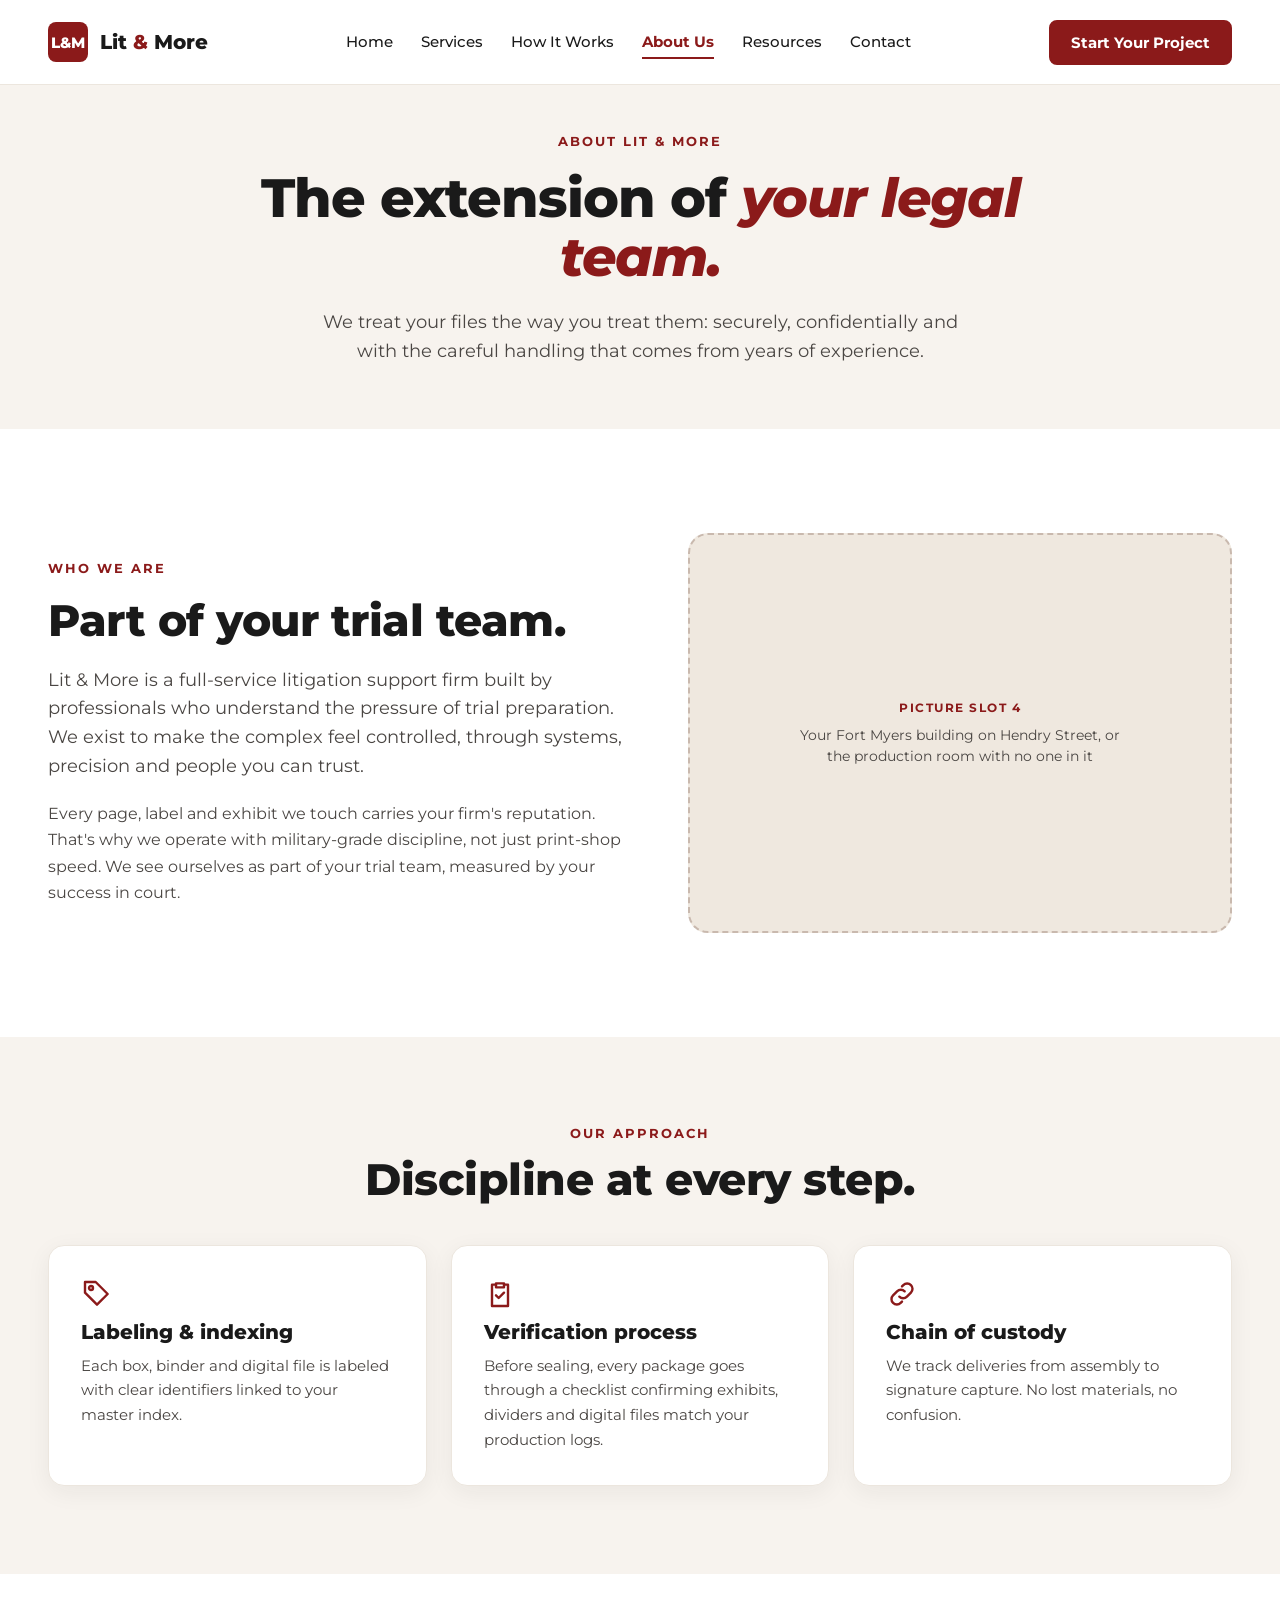
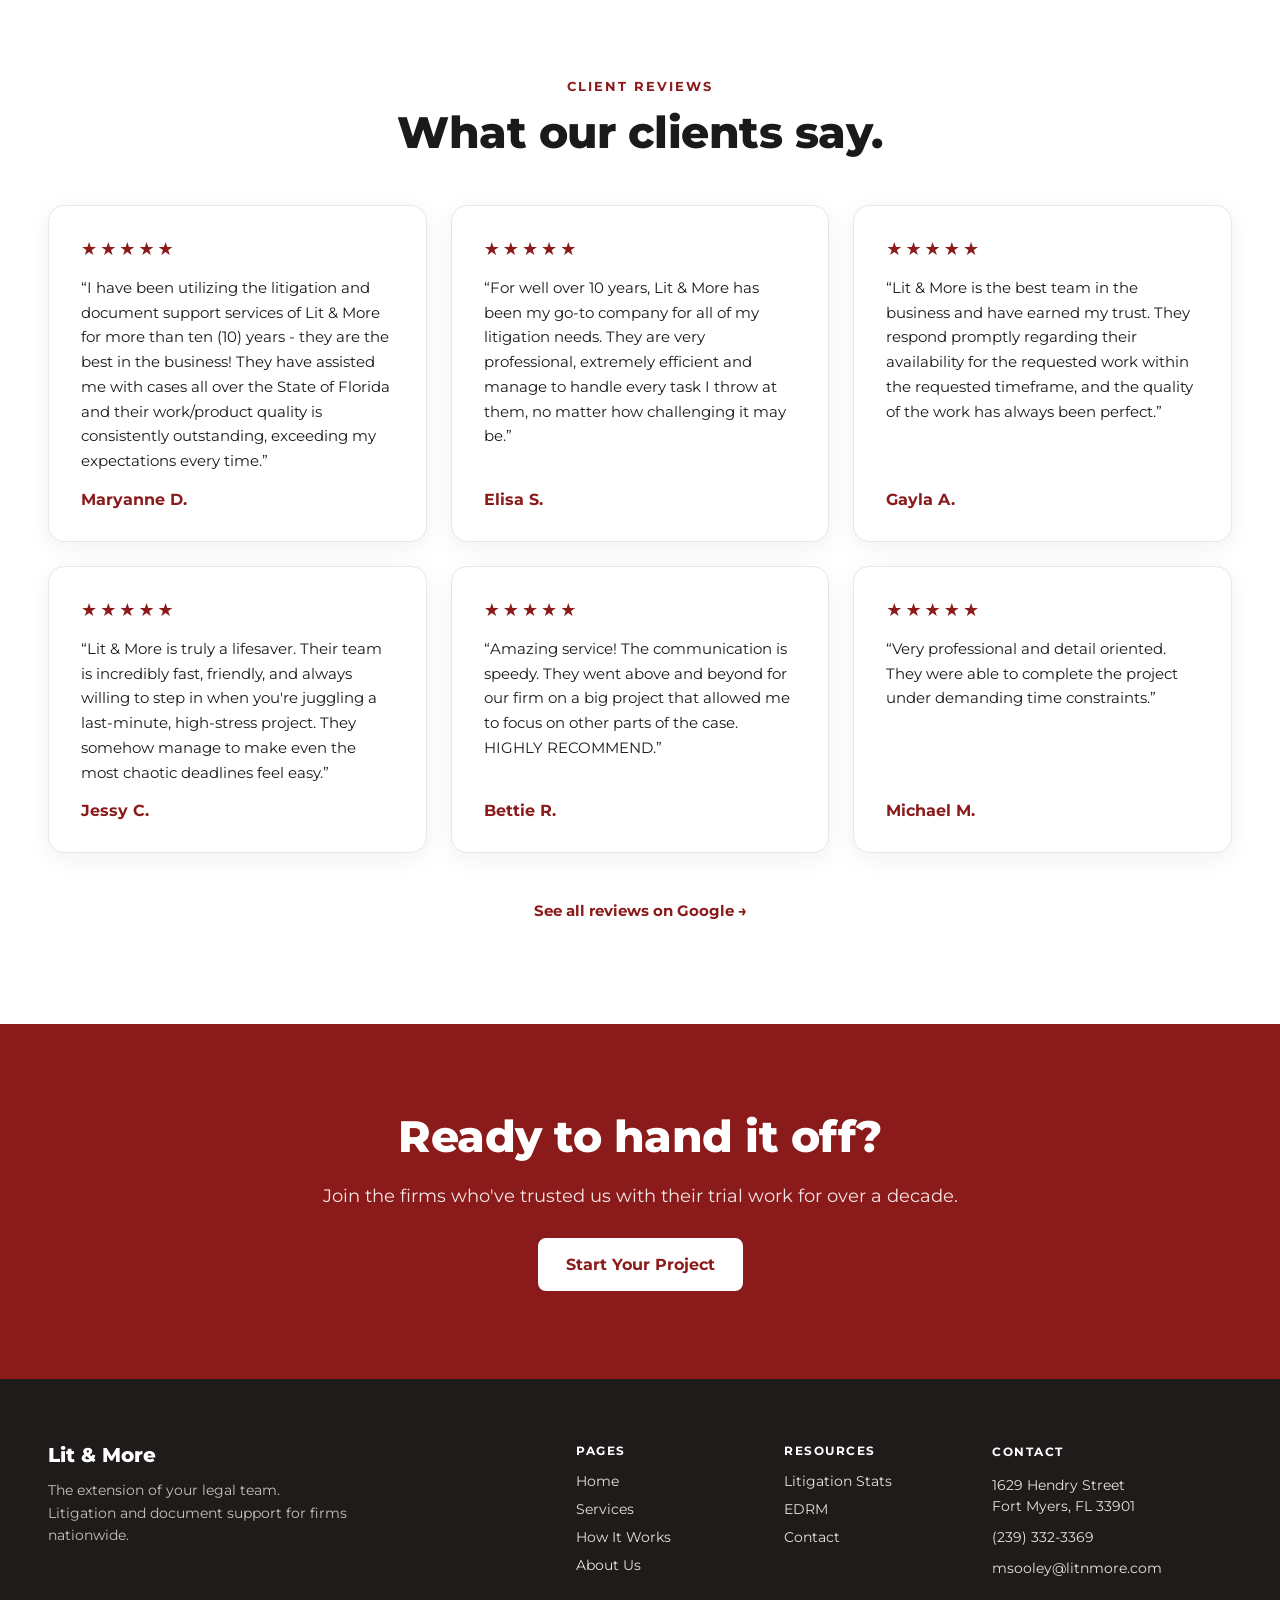
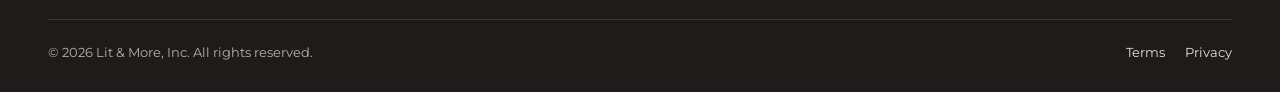
==== about.html @ dbc2a409 "Initial commit: Lit & More website Co-Authored-By: Claude Opus 5.5 <noreply@anthropic.com>" ====
<!doctype html>
<html lang="en">
<head>
<meta charset="utf-8">
<meta name="viewport" content="width=device-width, initial-scale=1">
<title>About Us | Lit &amp; More</title>
<meta name="description" content="The extension of your legal team. Fort Myers litigation support trusted by firms for more than ten years.">
<link rel="preconnect" href="https://fonts.googleapis.com">
<link rel="preconnect" href="https://fonts.gstatic.com" crossorigin>
<link rel="stylesheet" href="https://fonts.googleapis.com/css2?family=Montserrat:ital,wght@0,400;0,500;0,600;0,700;0,800;1,700;1,800&amp;display=swap">
<link rel="stylesheet" href="css/styles.css">
</head>
<body>
<div class="page">

  <header class="hdr pad">
    <div class="wrap hdr-in">
      <a href="index.html" class="logo"><span class="logo-mark" aria-hidden="true">L&amp;M</span><span class="logo-word">Lit <span style="color: #8B1A1A;">&amp;</span> More</span></a>
      <nav class="nav" id="site-nav" aria-label="Main">
        <a href="index.html">Home</a>
        <a href="services.html">Services</a>
        <a href="how-it-works.html">How It Works</a>
        <a href="about.html" class="on" aria-current="page">About Us</a>
        <a href="resources.html">Resources</a>
        <a href="contact.html">Contact</a>
      </nav>
      <a href="contact.html" class="btn btn-sm hdr-cta">Start Your Project</a>
      <button class="menu" type="button" aria-label="Open menu" aria-expanded="false" aria-controls="site-nav"><svg aria-hidden="true" width="22" height="22" viewBox="0 0 24 24" fill="none" stroke="#1A1A1A" stroke-width="2" stroke-linecap="round"><path d="M4 7h16M4 12h16M4 17h16"></path></svg></button>
    </div>
  </header>

  <!-- PAGE HEADER -->
  <section class="pad" style="background: #F7F3EE; padding-top: 48px; padding-bottom: 64px; text-align: center;">
    <div style="max-width: 820px; margin: 0 auto; display: flex; flex-direction: column; gap: 20px; align-items: center;">
      <p class="eyebrow">ABOUT LIT &amp; MORE</p>
      <h1 class="h1" style="margin: 0; font-size: 54px; line-height: 1.1; font-weight: 800; letter-spacing: -1px;">The extension of <em style="color: #8B1A1A;">your legal team.</em></h1>
      <p class="lead" style="max-width: 640px;">We treat your files the way you treat them: securely, confidentially and with the careful handling that comes from years of experience.</p>
    </div>
  </section>

  <!-- STORY -->
  <section class="pad" style="padding-top: 104px; padding-bottom: 104px;">
    <div class="wrap" style="display: flex; flex-wrap: wrap; gap: 56px; align-items: center;">
      <div style="flex: 1 1 460px; min-width: 0; display: flex; flex-direction: column; gap: 20px;">
        <p class="eyebrow">WHO WE ARE</p>
        <h2 class="h2">Part of your trial team.</h2>
        <p class="lead">Lit &amp; More is a full-service litigation support firm built by professionals who understand the pressure of trial preparation. We exist to make the complex feel controlled, through systems, precision and people you can trust.</p>
        <p class="body" style="font-size: 16px;">Every page, label and exhibit we touch carries your firm's reputation. That's why we operate with military-grade discipline, not just print-shop speed. We see ourselves as part of your trial team, measured by your success in court.</p>
      </div>
      <div style="flex: 1 1 420px; min-width: 0;">
        <!-- PICTURE SLOT: replace this div with <img src="images/..." alt="..." style="width:100%;height:100%;object-fit:cover;border-radius:inherit"> -->
        <div class="slot" role="img" aria-label="Picture slot 4, office or production room" style="height: 400px; border-radius: 20px;">
          <p class="slot-l">PICTURE SLOT 4</p>
          <p class="slot-t">Your Fort Myers building on Hendry Street, or the production room with no one in it</p>
        </div>
      </div>
    </div>
  </section>

  <!-- OUR APPROACH -->
  <section class="pad" style="background: #F7F3EE; padding-top: 88px; padding-bottom: 88px;">
    <div class="wrap" style="display: flex; flex-direction: column; gap: 40px;">
      <div style="text-align: center; display: flex; flex-direction: column; gap: 14px; align-items: center;">
        <p class="eyebrow">OUR APPROACH</p>
        <h2 class="h2">Discipline at every step.</h2>
      </div>
      <div style="display: grid; grid-template-columns: repeat(auto-fit, minmax(260px, 1fr)); gap: 24px;">
      <div class="card" style="padding: 32px; display: flex; flex-direction: column; gap: 10px;">
        <svg aria-hidden="true" width="32" height="32" viewBox="0 0 24 24" fill="none" stroke="#8B1A1A" stroke-width="1.8" stroke-linecap="round" stroke-linejoin="round"><path d="M20 12l-8 8-9-9V3h8z"></path><circle cx="7.5" cy="7.5" r="1.5"></circle></svg>
        <h3 style="margin: 0; font-size: 20px; font-weight: 800;">Labeling &amp; indexing</h3>
        <p class="body">Each box, binder and digital file is labeled with clear identifiers linked to your master index.</p>
      </div>
      <div class="card" style="padding: 32px; display: flex; flex-direction: column; gap: 10px;">
        <svg aria-hidden="true" width="32" height="32" viewBox="0 0 24 24" fill="none" stroke="#8B1A1A" stroke-width="1.8" stroke-linecap="round" stroke-linejoin="round"><path d="M9 4h6v3H9z"></path><path d="M15 5h3v16H6V5h3"></path><path d="M9 13l2 2 4-4"></path></svg>
        <h3 style="margin: 0; font-size: 20px; font-weight: 800;">Verification process</h3>
        <p class="body">Before sealing, every package goes through a checklist confirming exhibits, dividers and digital files match your production logs.</p>
      </div>
      <div class="card" style="padding: 32px; display: flex; flex-direction: column; gap: 10px;">
        <svg aria-hidden="true" width="32" height="32" viewBox="0 0 24 24" fill="none" stroke="#8B1A1A" stroke-width="1.8" stroke-linecap="round" stroke-linejoin="round"><path d="M10 14a4 4 0 0 0 5.7 0l3-3a4 4 0 0 0-5.7-5.7l-1 1"></path><path d="M14 10a4 4 0 0 0-5.7 0l-3 3a4 4 0 0 0 5.7 5.7l1-1"></path></svg>
        <h3 style="margin: 0; font-size: 20px; font-weight: 800;">Chain of custody</h3>
        <p class="body">We track deliveries from assembly to signature capture. No lost materials, no confusion.</p>
      </div>
      </div>
    </div>
  </section>

  <!-- REVIEWS -->
  <section class="pad" style="padding-top: 104px; padding-bottom: 104px;">
    <div class="wrap" style="display: flex; flex-direction: column; gap: 48px;">
      <div style="text-align: center; display: flex; flex-direction: column; gap: 14px; align-items: center;">
        <p class="eyebrow">CLIENT REVIEWS</p>
        <h2 class="h2">What our clients say.</h2>
      </div>
      <div style="display: grid; grid-template-columns: repeat(auto-fit, minmax(320px, 1fr)); gap: 24px;">
        <figure class="card rev"><p class="stars" aria-label="5 stars">★★★★★</p><blockquote style="margin: 0; font-size: 15px; line-height: 1.65; flex-grow: 1;">“I have been utilizing the litigation and document support services of Lit &amp; More for more than ten (10) years - they are the best in the business! They have assisted me with cases all over the State of Florida and their work/product quality is consistently outstanding, exceeding my expectations every time.”</blockquote><figcaption style="font-weight: 700; color: #8B1A1A;">Maryanne D.</figcaption></figure>
        <figure class="card rev"><p class="stars" aria-label="5 stars">★★★★★</p><blockquote style="margin: 0; font-size: 15px; line-height: 1.65; flex-grow: 1;">“For well over 10 years, Lit &amp; More has been my go-to company for all of my litigation needs. They are very professional, extremely efficient and manage to handle every task I throw at them, no matter how challenging it may be.”</blockquote><figcaption style="font-weight: 700; color: #8B1A1A;">Elisa S.</figcaption></figure>
        <figure class="card rev"><p class="stars" aria-label="5 stars">★★★★★</p><blockquote style="margin: 0; font-size: 15px; line-height: 1.65; flex-grow: 1;">“Lit &amp; More is the best team in the business and have earned my trust. They respond promptly regarding their availability for the requested work within the requested timeframe, and the quality of the work has always been perfect.”</blockquote><figcaption style="font-weight: 700; color: #8B1A1A;">Gayla A.</figcaption></figure>
        <figure class="card rev"><p class="stars" aria-label="5 stars">★★★★★</p><blockquote style="margin: 0; font-size: 15px; line-height: 1.65; flex-grow: 1;">“Lit &amp; More is truly a lifesaver. Their team is incredibly fast, friendly, and always willing to step in when you're juggling a last-minute, high-stress project. They somehow manage to make even the most chaotic deadlines feel easy.”</blockquote><figcaption style="font-weight: 700; color: #8B1A1A;">Jessy C.</figcaption></figure>
        <figure class="card rev"><p class="stars" aria-label="5 stars">★★★★★</p><blockquote style="margin: 0; font-size: 15px; line-height: 1.65; flex-grow: 1;">“Amazing service! The communication is speedy. They went above and beyond for our firm on a big project that allowed me to focus on other parts of the case. HIGHLY RECOMMEND.”</blockquote><figcaption style="font-weight: 700; color: #8B1A1A;">Bettie R.</figcaption></figure>
        <figure class="card rev"><p class="stars" aria-label="5 stars">★★★★★</p><blockquote style="margin: 0; font-size: 15px; line-height: 1.65; flex-grow: 1;">“Very professional and detail oriented. They were able to complete the project under demanding time constraints.”</blockquote><figcaption style="font-weight: 700; color: #8B1A1A;">Michael M.</figcaption></figure>
      </div>
      <a href="https://maps.app.goo.gl/YNyq83955ehQgxv47" style="align-self: center; font-weight: 700; font-size: 15px; text-decoration: none;">See all reviews on Google →</a>
    </div>
  </section>

  <!-- CTA -->
  <section class="pad" style="background: #8B1A1A; color: #FFFFFF; padding-top: 88px; padding-bottom: 88px; text-align: center;">
    <div style="max-width: 760px; margin: 0 auto; display: flex; flex-direction: column; gap: 20px; align-items: center;">
      <h2 class="h2">Ready to hand it off?</h2>
      <p style="margin: 0; font-size: 18px; line-height: 1.6; color: #F5E6E6;">Join the firms who've trusted us with their trial work for over a decade.</p>
      <div style="display: flex; flex-wrap: wrap; justify-content: center; gap: 14px; padding-top: 8px;">
        <a href="contact.html" class="btn btn-white">Start Your Project</a>
      </div>
    </div>
  </section>

  <footer class="ftr pad">
    <div class="wrap" style="display: flex; flex-direction: column; gap: 40px;">
      <div style="display: flex; flex-wrap: wrap; gap: 48px; justify-content: space-between;">
        <div style="flex: 1 1 260px; display: flex; flex-direction: column; gap: 12px;">
          <p style="margin: 0; font-weight: 800; font-size: 20px; color: #FFFFFF;">Lit &amp; More</p>
          <p style="margin: 0; font-size: 14px; line-height: 1.6; color: #C9C1BA; max-width: 300px;">The extension of your legal team. Litigation and document support for firms nationwide.</p>
        </div>
        <div style="flex: 0 1 160px; display: flex; flex-direction: column; gap: 10px; font-size: 14px;">
          <p class="ftr-h">PAGES</p>
          <a href="index.html">Home</a><a href="services.html">Services</a><a href="how-it-works.html">How It Works</a><a href="about.html">About Us</a>
        </div>
        <div style="flex: 0 1 160px; display: flex; flex-direction: column; gap: 10px; font-size: 14px;">
          <p class="ftr-h">RESOURCES</p>
          <a href="resources.html">Litigation Stats</a><a href="resources.html">EDRM</a><a href="contact.html">Contact</a>
        </div>
        <div style="flex: 0 1 240px; display: flex; flex-direction: column; gap: 10px; font-size: 14px; line-height: 1.5;">
          <p class="ftr-h">CONTACT</p>
          <p style="margin: 0;">1629 Hendry Street<br>Fort Myers, FL 33901</p>
          <a href="tel:2393323369">(239) 332-3369</a>
          <a href="mailto:msooley@litnmore.com">msooley@litnmore.com</a>
        </div>
      </div>
      <div style="border-top: 1px solid #3A3433; padding-top: 24px; display: flex; flex-wrap: wrap; justify-content: space-between; gap: 12px; font-size: 13px; color: #B8AFA8;">
        <p style="margin: 0;">© 2026 Lit &amp; More, Inc. All rights reserved.</p>
        <div style="display: flex; gap: 20px;"><a href="#terms">Terms</a><a href="#privacy">Privacy</a></div>
      </div>
    </div>
  </footer>

</div>
<script src="js/main.js"></script>
</body>
</html>
---- css/styles.css ----
/* =========================================================
   Lit & More — shared stylesheet
   Brand: deep legal red #8B1A1A · warm off-white #F7F3EE
   Font: Montserrat (Google Fonts)
   ========================================================= */

:root{
  --red:#8B1A1A;
  --red-dark:#6E1414;
  --ink:#1A1A1A;
  --text:#4A4643;
  --muted:#5E5955;
  --warm:#F7F3EE;
  --line:#ECE6DE;
  --white:#FFFFFF;
  --footer:#1F1B1A;
}

*{box-sizing:border-box}
html{scroll-behavior:smooth}
body{margin:0;background:var(--white);font-family:Montserrat,system-ui,sans-serif;color:var(--ink);-webkit-font-smoothing:antialiased}
img{max-width:100%;display:block}
a{color:var(--red)}
a:hover{color:var(--red-dark)}
:focus-visible{outline:2px solid var(--red);outline-offset:2px}

/* Layout */
.wrap{max-width:1240px;margin:0 auto}
.pad{padding-left:48px;padding-right:48px}

/* Header */
.hdr{position:sticky;top:0;z-index:50;background:var(--white);border-bottom:1px solid var(--line)}
.hdr-in{height:84px;display:flex;align-items:center;justify-content:space-between;gap:24px;position:relative}
.logo{display:flex;align-items:center;gap:12px;text-decoration:none;color:var(--ink)}
.logo-mark{width:40px;height:40px;border-radius:8px;background:var(--red);color:var(--white);display:flex;align-items:center;justify-content:center;font-weight:800;font-size:15px}
.logo-word{font-weight:800;font-size:20px}
.nav{display:flex;align-items:center;gap:28px;font-size:15px;font-weight:500}
.nav a{color:var(--ink);text-decoration:none;padding:6px 0;border-bottom:2px solid transparent}
.nav a:hover{color:var(--red)}
.nav a.on{color:var(--red);border-bottom-color:var(--red);font-weight:700}
.menu{display:none;width:44px;height:44px;border:1px solid var(--line);border-radius:8px;background:var(--white);align-items:center;justify-content:center;cursor:pointer}

/* Buttons */
.btn{display:inline-block;background:var(--red);color:var(--white);text-decoration:none;font-weight:700;font-size:16px;padding:15px 26px;border-radius:8px;border:2px solid var(--red);font-family:inherit;cursor:pointer;transition:background .15s,color .15s}
.btn:hover{background:var(--red-dark);border-color:var(--red-dark);color:var(--white)}
.btn-o{background:transparent;color:var(--red)}
.btn-o:hover{background:var(--red);color:var(--white)}
.btn-sm{font-size:15px;padding:11px 20px}
.btn-white{background:var(--white);color:var(--red);border-color:var(--white)}
.btn-white:hover{background:var(--warm);border-color:var(--warm);color:var(--red)}
.btn-ghost{background:transparent;color:var(--white);border-color:var(--white)}
.btn-ghost:hover{background:var(--white);color:var(--red)}

/* Type */
.eyebrow{margin:0;font-size:13px;font-weight:700;letter-spacing:2px;color:var(--red)}
.h1{margin:0;font-size:54px;line-height:1.1;font-weight:800;letter-spacing:-1px}
.h1 em,.h2 em{color:var(--red)}
.h2{margin:0;font-size:44px;font-weight:800;letter-spacing:-0.5px;line-height:1.12}
.lead{margin:0;font-size:18px;line-height:1.6;color:var(--text)}
.body{margin:0;font-size:15px;line-height:1.65;color:var(--text)}
.more{font-weight:700;font-size:15px;text-decoration:none}

/* Cards */
.card{background:var(--white);border:1px solid var(--line);border-radius:16px;box-shadow:0 6px 24px rgba(26,26,26,0.06)}

/* Picture slots — replace each .slot with an <img> when photos are ready */
.slot{background:#EFE8DF;border:2px dashed #C9B9AE;display:flex;flex-direction:column;align-items:center;justify-content:center;gap:10px;text-align:center;padding:24px}
.slot-l{margin:0;font-size:12px;font-weight:700;letter-spacing:1.5px;color:var(--red)}
.slot-t{margin:0;font-size:14px;line-height:1.5;color:var(--text);max-width:340px}

/* Placeholder text still to be filled in */
.ph{background:#FBF4F2;border:1px dashed #D9B8B8;border-radius:6px;padding:2px 6px;color:var(--red);font-weight:600}

/* Services page */
.tick{display:flex;gap:12px;align-items:flex-start;font-size:15px;line-height:1.55;color:var(--ink);margin:0}

/* How It Works page */
.step{display:flex;gap:32px;align-items:flex-start;padding:36px 0;border-bottom:1px solid var(--line)}
.num{flex:none;width:72px;height:72px;border-radius:50%;background:var(--red);color:var(--white);display:flex;align-items:center;justify-content:center;font-weight:800;font-size:24px}
.check{display:flex;gap:14px;align-items:center;padding:18px 0;border-bottom:1px solid var(--line);font-size:17px;font-weight:600;margin:0}

/* About page */
.rev{margin:0;padding:32px;display:flex;flex-direction:column;gap:16px}
.stars{margin:0;color:var(--red);font-size:18px;letter-spacing:3px}

/* Resources page */
.icon{width:64px;height:64px;border-radius:50%;background:var(--red);display:flex;align-items:center;justify-content:center}

/* Contact page */
.field{display:flex;flex-direction:column;gap:8px;min-width:0}
.field label{font-size:14px;font-weight:600}
.field input,.field select,.field textarea{font-family:inherit;font-size:15px;color:var(--ink);background:var(--white);border:1px solid #CFC6BD;border-radius:8px;padding:13px 14px;min-height:48px;width:100%}
.field input:focus,.field select:focus,.field textarea:focus{outline:2px solid var(--red);outline-offset:1px;border-color:var(--red)}
.row{display:flex;gap:14px;align-items:flex-start}
[hidden]{display:none !important}

/* Footer */
.ftr{background:var(--footer);color:#E8E2DC;padding-top:64px;padding-bottom:32px}
.ftr a{color:#E8E2DC;text-decoration:none}
.ftr a:hover{color:var(--white);text-decoration:underline}
.ftr-h{margin:0 0 4px;font-size:12px;font-weight:700;letter-spacing:1.5px;color:var(--white)}

/* Mobile */
@media (max-width: 900px){
  .nav,.hdr-cta{display:none}
  .menu{display:flex}
  .hdr.open .nav{display:flex;position:absolute;top:84px;left:-16px;right:-16px;flex-direction:column;align-items:stretch;gap:0;background:var(--white);border-bottom:1px solid var(--line);box-shadow:0 12px 24px rgba(26,26,26,0.08);padding:8px 16px 16px}
  .hdr.open .nav a{padding:14px 0;border-bottom:1px solid var(--line)}
  .hdr.open .nav a.on{border-bottom-color:var(--line)}
  .pad{padding-left:16px;padding-right:16px}
  .h1{font-size:40px !important}
  .h2{font-size:32px !important}
  .step{gap:18px}
  .num{width:52px;height:52px;font-size:18px}
}

/* Contact form: one page, two parts, two columns */
#project-form{display:flex;flex-direction:column;gap:36px}
.fstep{border:0;margin:0;padding:0;min-width:0;display:flex;flex-direction:column;gap:22px}
.fstep[data-step="2"]{padding-top:32px;border-top:1px solid var(--line)}
.mstep{display:flex;align-items:center;gap:10px;margin:0;font-size:13px;font-weight:700;letter-spacing:1.5px;text-transform:uppercase;color:var(--red)}
.mstep span{width:28px;height:28px;border-radius:50%;background:var(--red);color:var(--white);display:flex;align-items:center;justify-content:center;font-size:13px;letter-spacing:0}
.grid2{display:grid;grid-template-columns:repeat(2,minmax(0,1fr));gap:20px}
.req{color:var(--red)}
.form-actions{display:flex;flex-wrap:wrap;gap:12px;justify-content:flex-end}
.form-error{margin:0;color:#A3191F;font-size:14px;font-weight:600}
.field input[aria-invalid="true"],.field select[aria-invalid="true"],.field textarea[aria-invalid="true"]{border-color:#A3191F;background:#FFF8F8}
.sr-only{position:absolute;width:1px;height:1px;padding:0;margin:-1px;overflow:hidden;clip:rect(0,0,0,0);white-space:nowrap;border:0}
@media (max-width: 600px){
  .grid2{grid-template-columns:minmax(0,1fr)}
  .form-actions .btn{flex:1 1 auto;text-align:center}
}
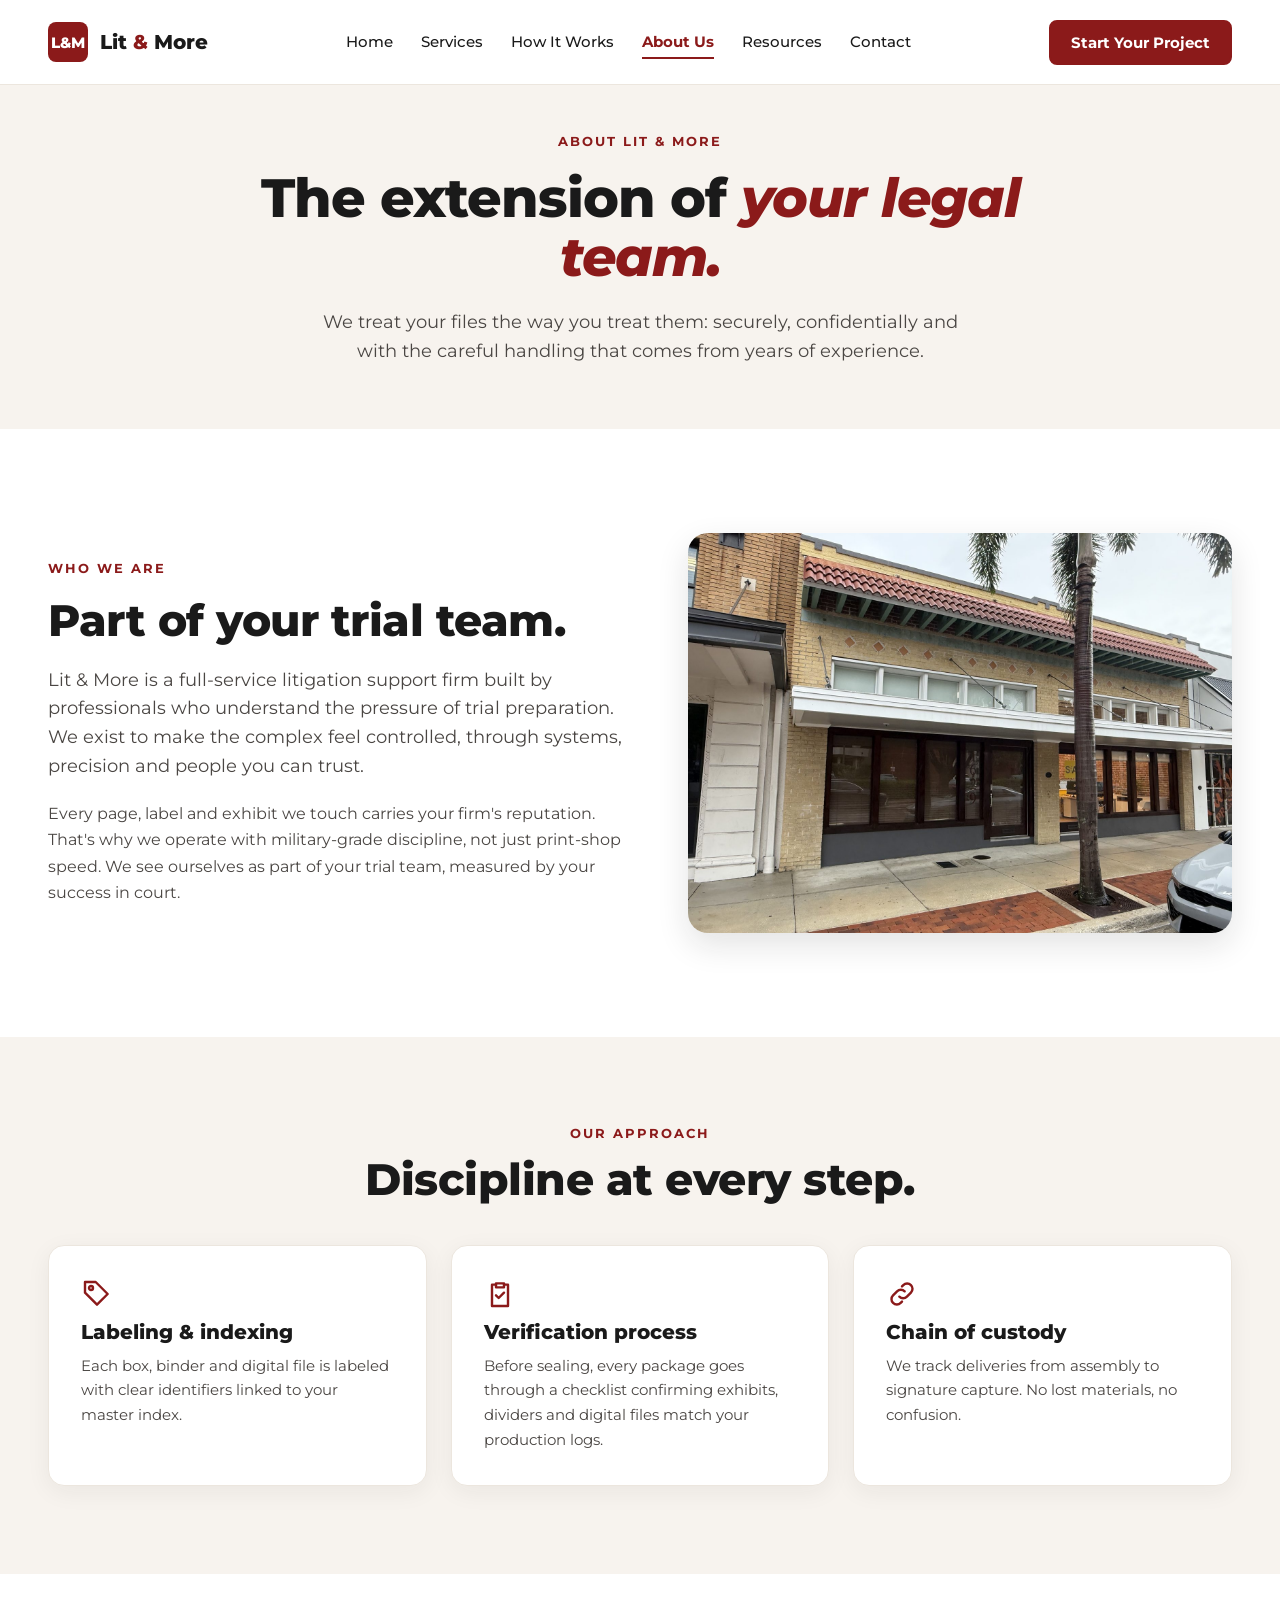
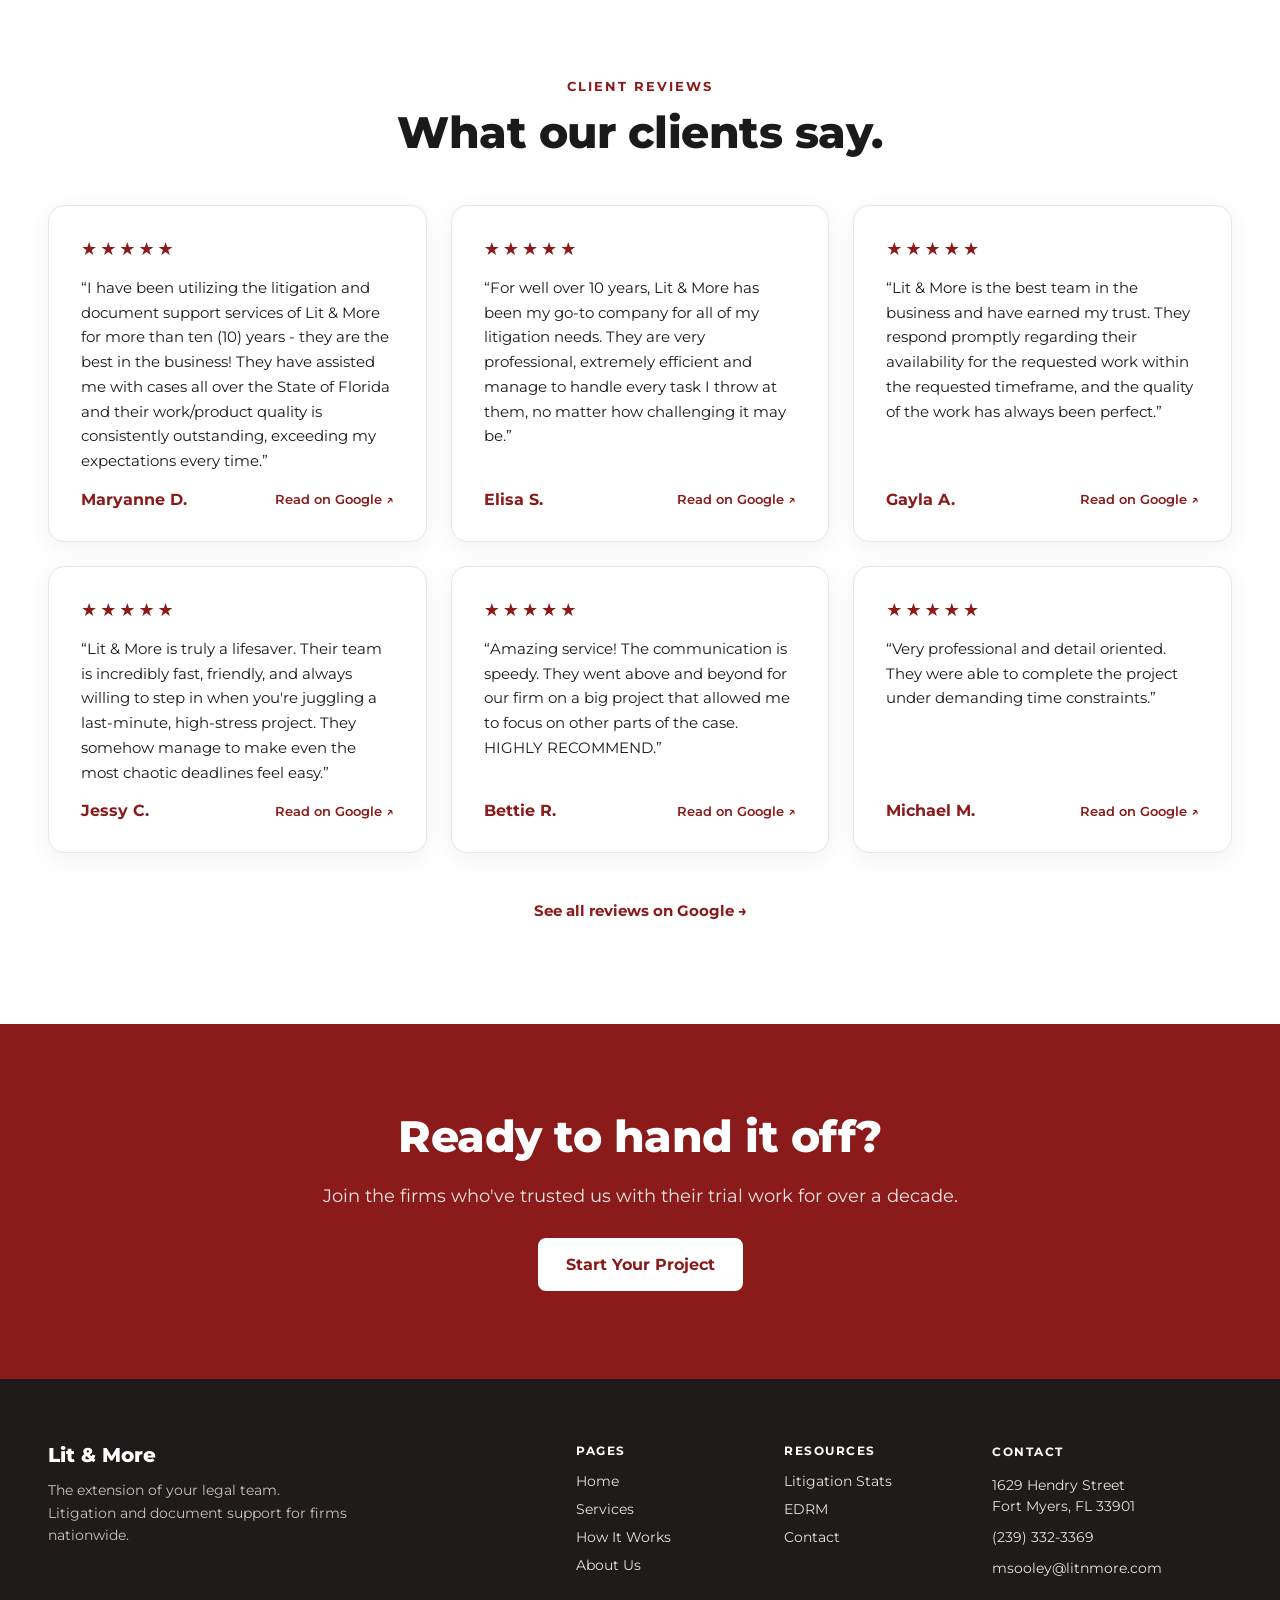
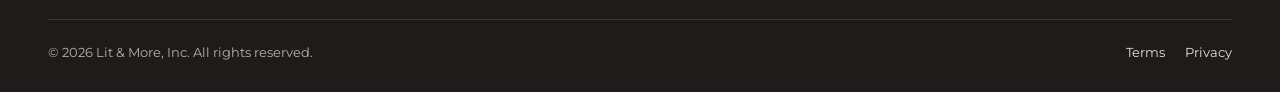
==== commit 9cec0d1c: "Add site images and update home, about, and services pages Co-Authored-By: Claude Opus 5.5 <noreply@" ====
--- a/about.html
+++ b/about.html
@@ -48,11 +48,7 @@
         <p class="body" style="font-size: 16px;">Every page, label and exhibit we touch carries your firm's reputation. That's why we operate with military-grade discipline, not just print-shop speed. We see ourselves as part of your trial team, measured by your success in court.</p>
       </div>
       <div style="flex: 1 1 420px; min-width: 0;">
-        <!-- PICTURE SLOT: replace this div with <img src="images/..." alt="..." style="width:100%;height:100%;object-fit:cover;border-radius:inherit"> -->
-        <div class="slot" role="img" aria-label="Picture slot 4, office or production room" style="height: 400px; border-radius: 20px;">
-          <p class="slot-l">PICTURE SLOT 4</p>
-          <p class="slot-t">Your Fort Myers building on Hendry Street, or the production room with no one in it</p>
-        </div>
+        <img src="images/about-building.jpg" alt="The Lit &amp; More office building on Hendry Street in downtown Fort Myers" width="1600" height="1200" loading="lazy" style="display: block; width: 100%; height: 400px; object-fit: cover; object-position: 45% 50%; border-radius: 20px; box-shadow: 0 12px 32px rgba(26,26,26,0.12);">
       </div>
     </div>
   </section>
@@ -92,12 +88,12 @@
         <h2 class="h2">What our clients say.</h2>
       </div>
       <div style="display: grid; grid-template-columns: repeat(auto-fit, minmax(320px, 1fr)); gap: 24px;">
-        <figure class="card rev"><p class="stars" aria-label="5 stars">★★★★★</p><blockquote style="margin: 0; font-size: 15px; line-height: 1.65; flex-grow: 1;">“I have been utilizing the litigation and document support services of Lit &amp; More for more than ten (10) years - they are the best in the business! They have assisted me with cases all over the State of Florida and their work/product quality is consistently outstanding, exceeding my expectations every time.”</blockquote><figcaption style="font-weight: 700; color: #8B1A1A;">Maryanne D.</figcaption></figure>
-        <figure class="card rev"><p class="stars" aria-label="5 stars">★★★★★</p><blockquote style="margin: 0; font-size: 15px; line-height: 1.65; flex-grow: 1;">“For well over 10 years, Lit &amp; More has been my go-to company for all of my litigation needs. They are very professional, extremely efficient and manage to handle every task I throw at them, no matter how challenging it may be.”</blockquote><figcaption style="font-weight: 700; color: #8B1A1A;">Elisa S.</figcaption></figure>
-        <figure class="card rev"><p class="stars" aria-label="5 stars">★★★★★</p><blockquote style="margin: 0; font-size: 15px; line-height: 1.65; flex-grow: 1;">“Lit &amp; More is the best team in the business and have earned my trust. They respond promptly regarding their availability for the requested work within the requested timeframe, and the quality of the work has always been perfect.”</blockquote><figcaption style="font-weight: 700; color: #8B1A1A;">Gayla A.</figcaption></figure>
-        <figure class="card rev"><p class="stars" aria-label="5 stars">★★★★★</p><blockquote style="margin: 0; font-size: 15px; line-height: 1.65; flex-grow: 1;">“Lit &amp; More is truly a lifesaver. Their team is incredibly fast, friendly, and always willing to step in when you're juggling a last-minute, high-stress project. They somehow manage to make even the most chaotic deadlines feel easy.”</blockquote><figcaption style="font-weight: 700; color: #8B1A1A;">Jessy C.</figcaption></figure>
-        <figure class="card rev"><p class="stars" aria-label="5 stars">★★★★★</p><blockquote style="margin: 0; font-size: 15px; line-height: 1.65; flex-grow: 1;">“Amazing service! The communication is speedy. They went above and beyond for our firm on a big project that allowed me to focus on other parts of the case. HIGHLY RECOMMEND.”</blockquote><figcaption style="font-weight: 700; color: #8B1A1A;">Bettie R.</figcaption></figure>
-        <figure class="card rev"><p class="stars" aria-label="5 stars">★★★★★</p><blockquote style="margin: 0; font-size: 15px; line-height: 1.65; flex-grow: 1;">“Very professional and detail oriented. They were able to complete the project under demanding time constraints.”</blockquote><figcaption style="font-weight: 700; color: #8B1A1A;">Michael M.</figcaption></figure>
+        <figure class="card rev"><p class="stars" aria-label="5 stars">★★★★★</p><blockquote style="margin: 0; font-size: 15px; line-height: 1.65; flex-grow: 1;">“I have been utilizing the litigation and document support services of Lit &amp; More for more than ten (10) years - they are the best in the business! They have assisted me with cases all over the State of Florida and their work/product quality is consistently outstanding, exceeding my expectations every time.”</blockquote><figcaption style="display: flex; justify-content: space-between; align-items: center; gap: 12px; flex-wrap: wrap;"><span style="font-weight: 700; color: #8B1A1A;">Maryanne D.</span><a href="https://maps.app.goo.gl/TCRQ1zbwdW847qie6" target="_blank" rel="noopener" style="font-size: 13px; font-weight: 600; text-decoration: none;">Read on Google ↗</a></figcaption></figure>
+        <figure class="card rev"><p class="stars" aria-label="5 stars">★★★★★</p><blockquote style="margin: 0; font-size: 15px; line-height: 1.65; flex-grow: 1;">“For well over 10 years, Lit &amp; More has been my go-to company for all of my litigation needs. They are very professional, extremely efficient and manage to handle every task I throw at them, no matter how challenging it may be.”</blockquote><figcaption style="display: flex; justify-content: space-between; align-items: center; gap: 12px; flex-wrap: wrap;"><span style="font-weight: 700; color: #8B1A1A;">Elisa S.</span><a href="https://maps.app.goo.gl/KpMdEsn2rFK9ZEzXA" target="_blank" rel="noopener" style="font-size: 13px; font-weight: 600; text-decoration: none;">Read on Google ↗</a></figcaption></figure>
+        <figure class="card rev"><p class="stars" aria-label="5 stars">★★★★★</p><blockquote style="margin: 0; font-size: 15px; line-height: 1.65; flex-grow: 1;">“Lit &amp; More is the best team in the business and have earned my trust. They respond promptly regarding their availability for the requested work within the requested timeframe, and the quality of the work has always been perfect.”</blockquote><figcaption style="display: flex; justify-content: space-between; align-items: center; gap: 12px; flex-wrap: wrap;"><span style="font-weight: 700; color: #8B1A1A;">Gayla A.</span><a href="https://maps.app.goo.gl/kxWAjTeiavLg9Mkv9" target="_blank" rel="noopener" style="font-size: 13px; font-weight: 600; text-decoration: none;">Read on Google ↗</a></figcaption></figure>
+        <figure class="card rev"><p class="stars" aria-label="5 stars">★★★★★</p><blockquote style="margin: 0; font-size: 15px; line-height: 1.65; flex-grow: 1;">“Lit &amp; More is truly a lifesaver. Their team is incredibly fast, friendly, and always willing to step in when you're juggling a last-minute, high-stress project. They somehow manage to make even the most chaotic deadlines feel easy.”</blockquote><figcaption style="display: flex; justify-content: space-between; align-items: center; gap: 12px; flex-wrap: wrap;"><span style="font-weight: 700; color: #8B1A1A;">Jessy C.</span><a href="https://maps.app.goo.gl/8949EMmioeBJKnF3A" target="_blank" rel="noopener" style="font-size: 13px; font-weight: 600; text-decoration: none;">Read on Google ↗</a></figcaption></figure>
+        <figure class="card rev"><p class="stars" aria-label="5 stars">★★★★★</p><blockquote style="margin: 0; font-size: 15px; line-height: 1.65; flex-grow: 1;">“Amazing service! The communication is speedy. They went above and beyond for our firm on a big project that allowed me to focus on other parts of the case. HIGHLY RECOMMEND.”</blockquote><figcaption style="display: flex; justify-content: space-between; align-items: center; gap: 12px; flex-wrap: wrap;"><span style="font-weight: 700; color: #8B1A1A;">Bettie R.</span><a href="https://maps.app.goo.gl/RDq8HoFHp9wqvew67" target="_blank" rel="noopener" style="font-size: 13px; font-weight: 600; text-decoration: none;">Read on Google ↗</a></figcaption></figure>
+        <figure class="card rev"><p class="stars" aria-label="5 stars">★★★★★</p><blockquote style="margin: 0; font-size: 15px; line-height: 1.65; flex-grow: 1;">“Very professional and detail oriented. They were able to complete the project under demanding time constraints.”</blockquote><figcaption style="display: flex; justify-content: space-between; align-items: center; gap: 12px; flex-wrap: wrap;"><span style="font-weight: 700; color: #8B1A1A;">Michael M.</span><a href="https://maps.app.goo.gl/YNyq83955ehQgxv47" target="_blank" rel="noopener" style="font-size: 13px; font-weight: 600; text-decoration: none;">Read on Google ↗</a></figcaption></figure>
       </div>
       <a href="https://maps.app.goo.gl/YNyq83955ehQgxv47" style="align-self: center; font-weight: 700; font-size: 15px; text-decoration: none;">See all reviews on Google →</a>
     </div>
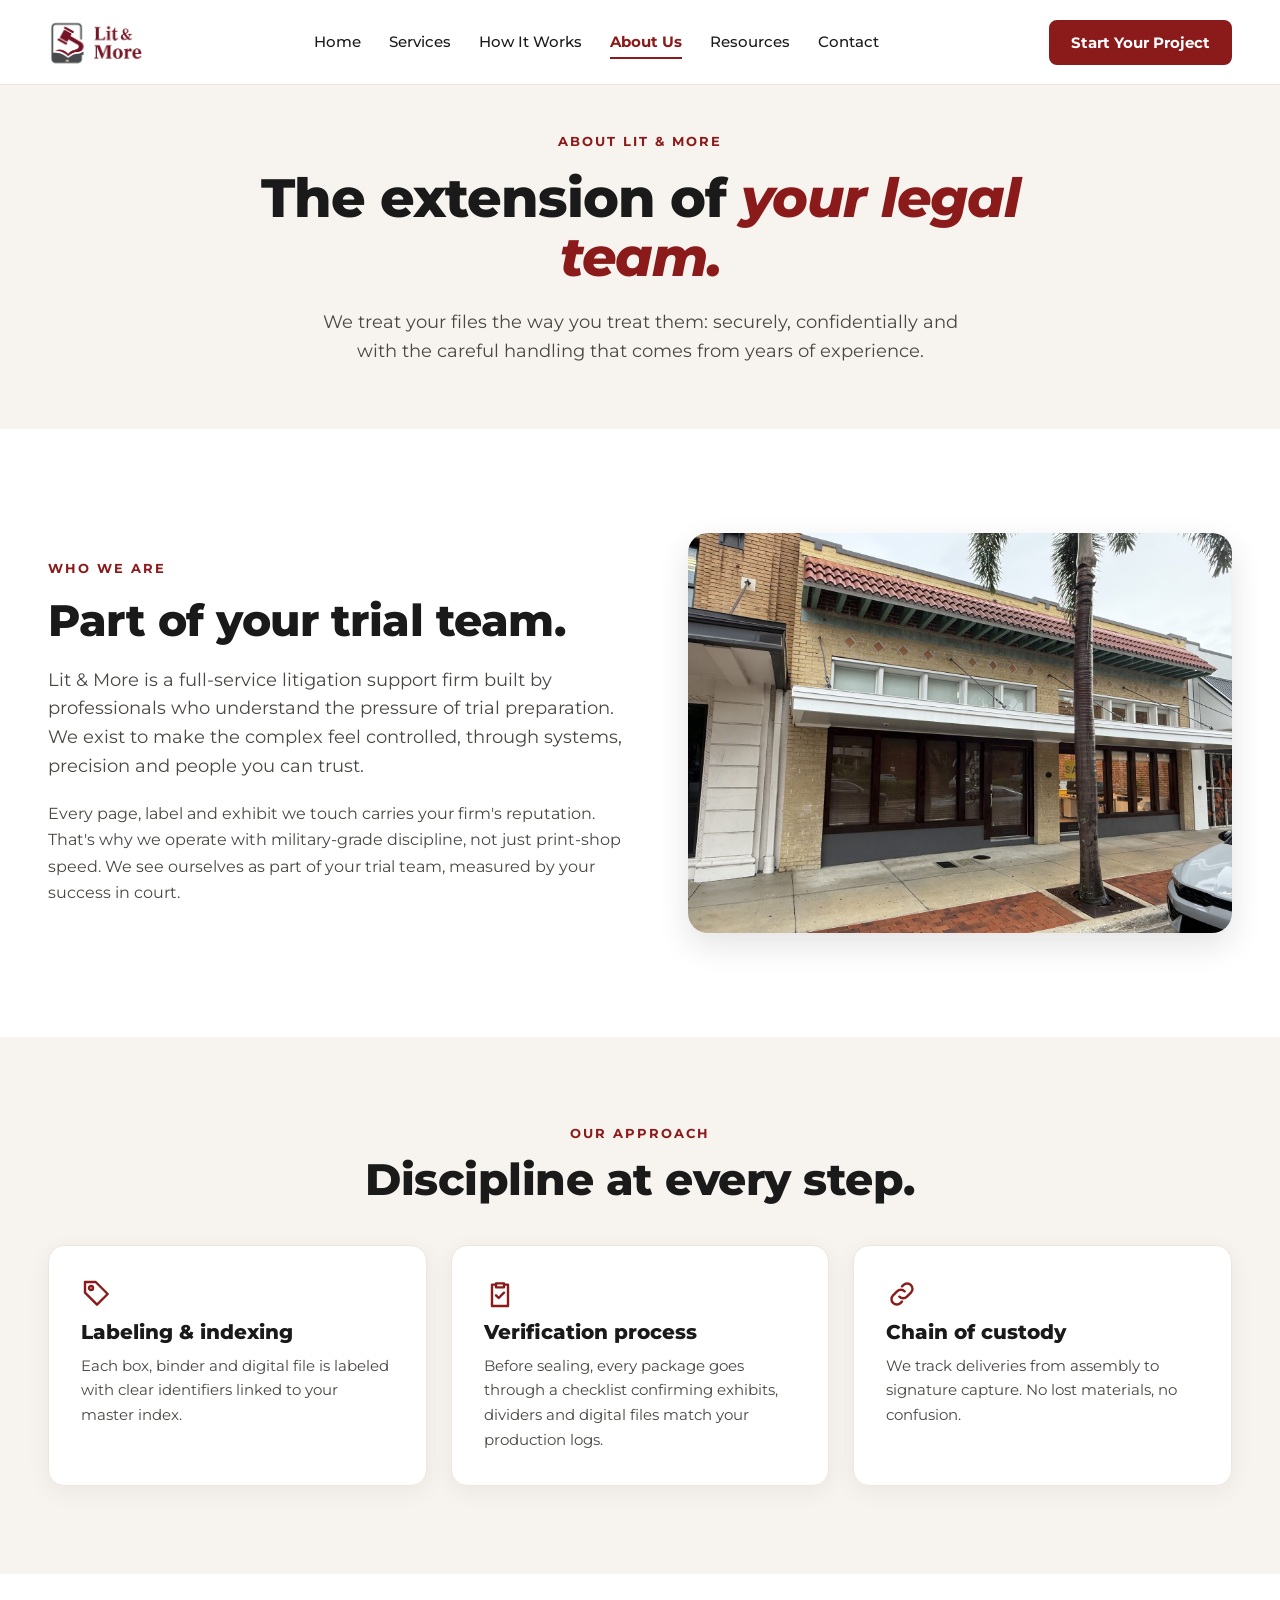
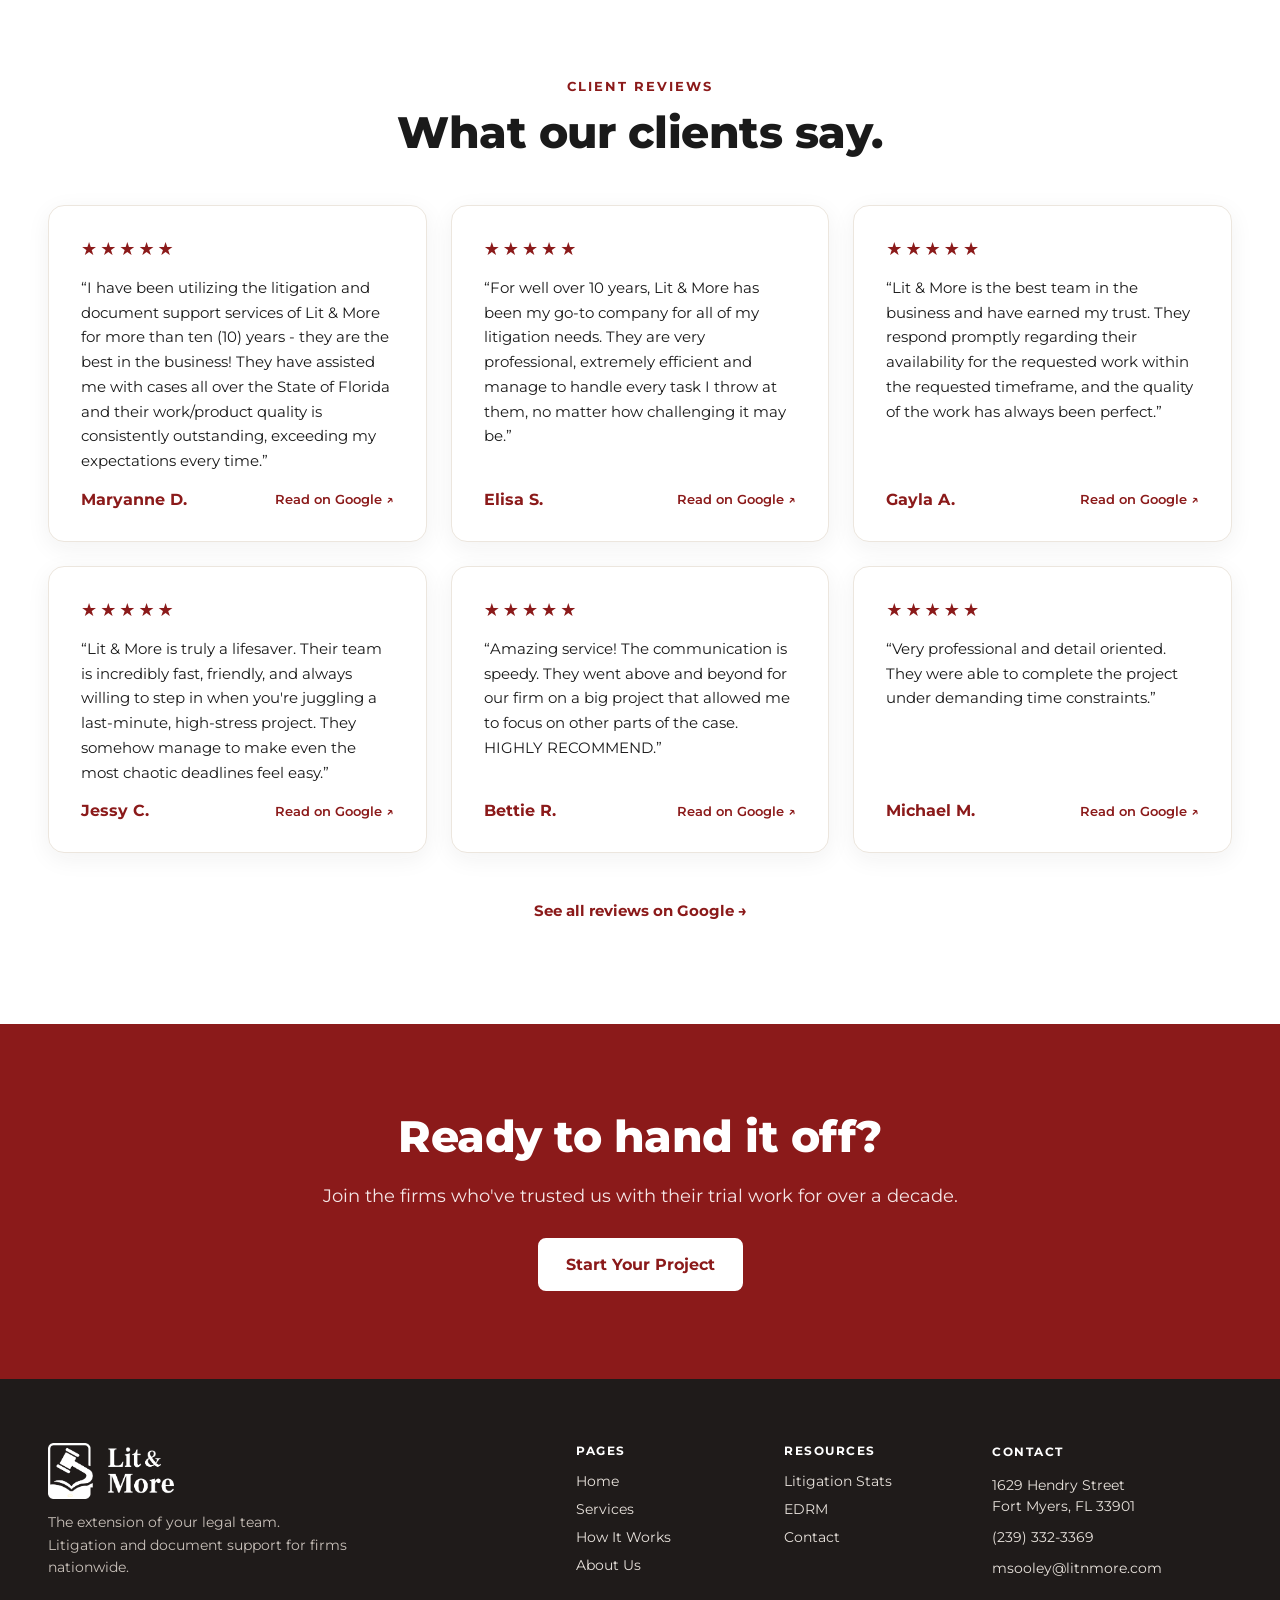
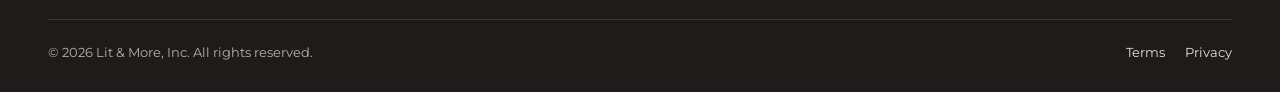
==== commit 6a2d8842: "Add logos and favicon, widen home hero image Co-Authored-By: Claude Opus 5.5 <noreply@anthropic.com>" ====
--- a/about.html
+++ b/about.html
@@ -8,6 +8,8 @@
 <link rel="preconnect" href="https://fonts.googleapis.com">
 <link rel="preconnect" href="https://fonts.gstatic.com" crossorigin>
 <link rel="stylesheet" href="https://fonts.googleapis.com/css2?family=Montserrat:ital,wght@0,400;0,500;0,600;0,700;0,800;1,700;1,800&amp;display=swap">
+<link rel="icon" type="image/png" sizes="32x32" href="images/favicon-32.png">
+<link rel="apple-touch-icon" href="images/apple-touch-icon.png">
 <link rel="stylesheet" href="css/styles.css">
 </head>
 <body>
@@ -15,7 +17,7 @@
 
   <header class="hdr pad">
     <div class="wrap hdr-in">
-      <a href="index.html" class="logo"><span class="logo-mark" aria-hidden="true">L&amp;M</span><span class="logo-word">Lit <span style="color: #8B1A1A;">&amp;</span> More</span></a>
+      <a href="index.html" class="logo"><img src="images/logo-header.gif" alt="Lit &amp; More" width="400" height="250"></a>
       <nav class="nav" id="site-nav" aria-label="Main">
         <a href="index.html">Home</a>
         <a href="services.html">Services</a>
@@ -114,7 +116,7 @@
     <div class="wrap" style="display: flex; flex-direction: column; gap: 40px;">
       <div style="display: flex; flex-wrap: wrap; gap: 48px; justify-content: space-between;">
         <div style="flex: 1 1 260px; display: flex; flex-direction: column; gap: 12px;">
-          <p style="margin: 0; font-weight: 800; font-size: 20px; color: #FFFFFF;">Lit &amp; More</p>
+          <a href="index.html" class="ftr-logo"><img src="images/logo-footer.png" alt="Lit &amp; More" width="1561" height="693"></a>
           <p style="margin: 0; font-size: 14px; line-height: 1.6; color: #C9C1BA; max-width: 300px;">The extension of your legal team. Litigation and document support for firms nationwide.</p>
         </div>
         <div style="flex: 0 1 160px; display: flex; flex-direction: column; gap: 10px; font-size: 14px;">
--- a/css/styles.css
+++ b/css/styles.css
@@ -32,8 +32,9 @@
 .hdr{position:sticky;top:0;z-index:50;background:var(--white);border-bottom:1px solid var(--line)}
 .hdr-in{height:84px;display:flex;align-items:center;justify-content:space-between;gap:24px;position:relative}
 .logo{display:flex;align-items:center;gap:12px;text-decoration:none;color:var(--ink)}
-.logo-mark{width:40px;height:40px;border-radius:8px;background:var(--red);color:var(--white);display:flex;align-items:center;justify-content:center;font-weight:800;font-size:15px}
-.logo-word{font-weight:800;font-size:20px}
+.logo img{display:block;height:60px;width:auto}
+.ftr-logo{display:inline-block}
+.ftr-logo img{display:block;height:56px;width:auto}
 .nav{display:flex;align-items:center;gap:28px;font-size:15px;font-weight:500}
 .nav a{color:var(--ink);text-decoration:none;padding:6px 0;border-bottom:2px solid transparent}
 .nav a:hover{color:var(--red)}
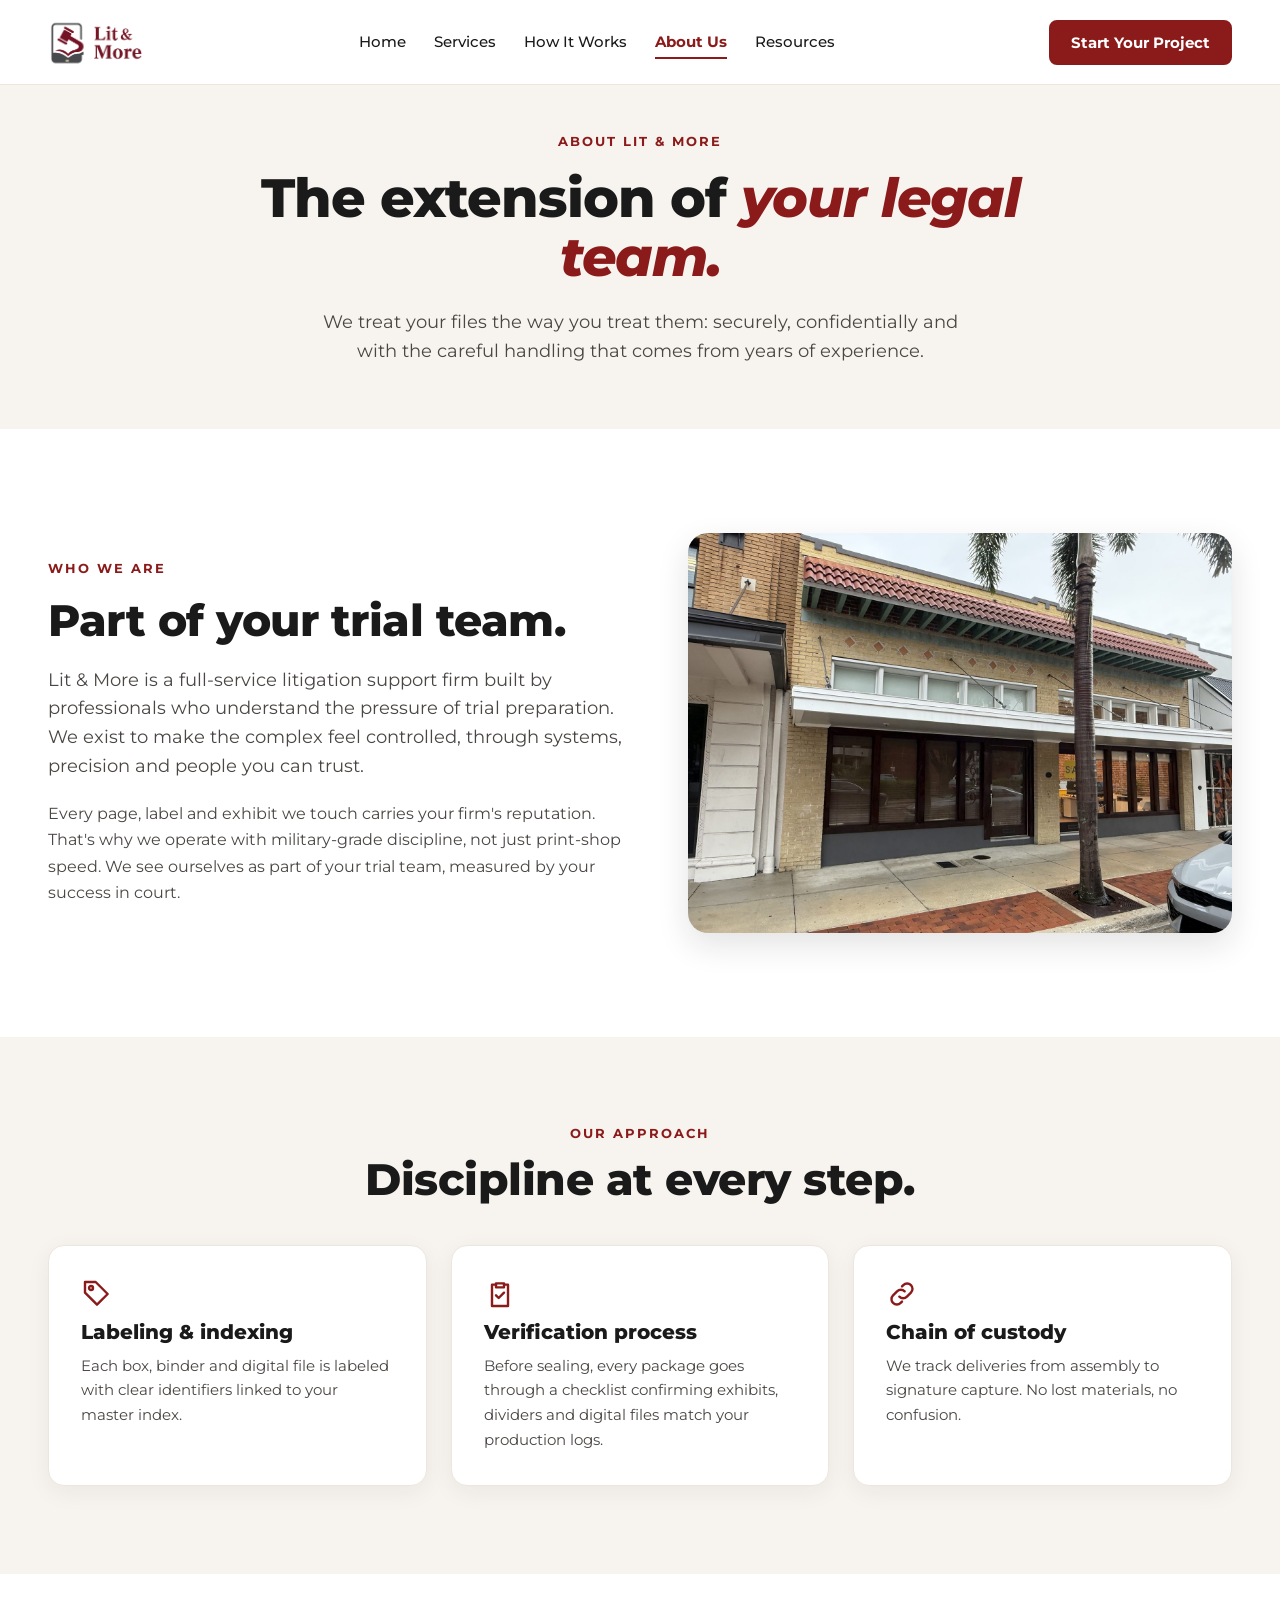
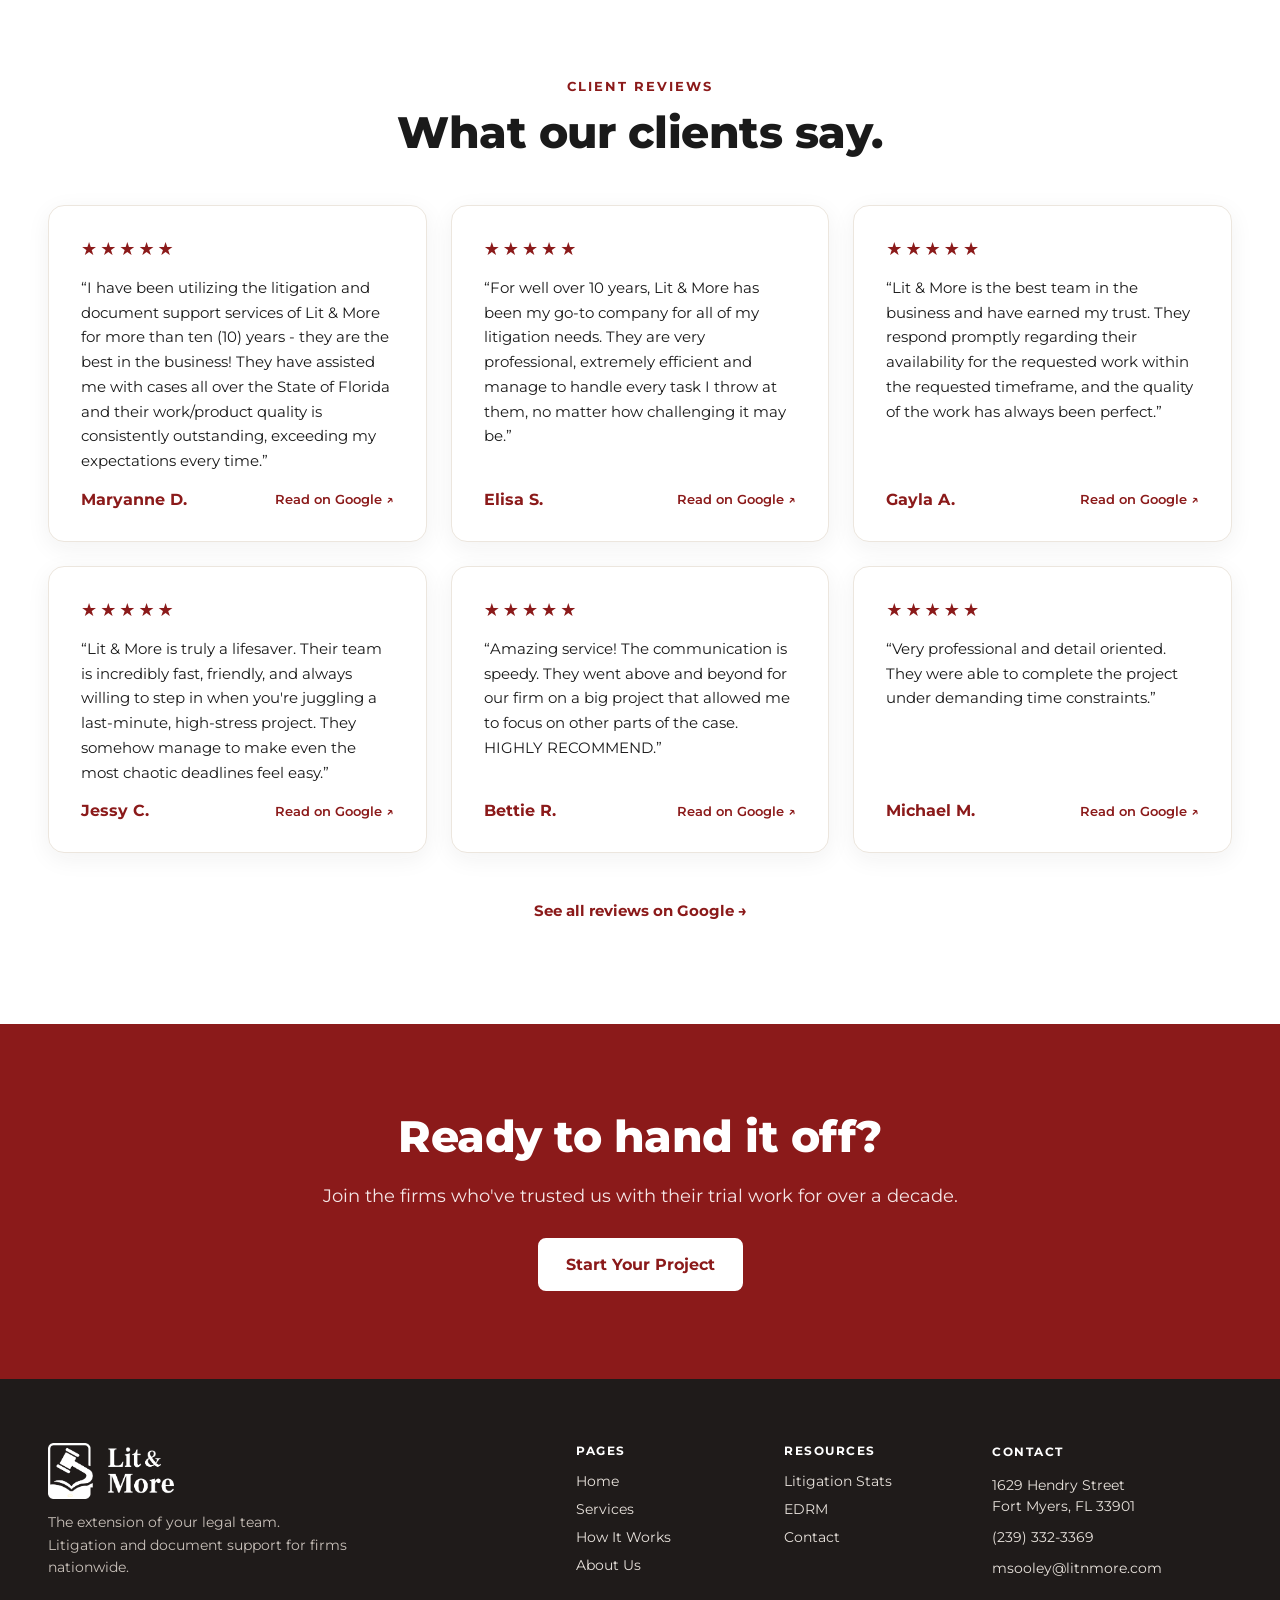
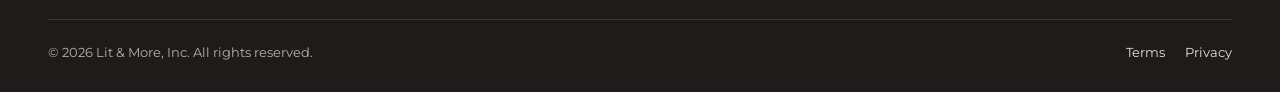
==== commit e86527a0: "Remove Contact from nav and show Start Your Project button on mobile Co-Authored-By: Claude Opus 5.5" ====
--- a/about.html
+++ b/about.html
@@ -24,7 +24,6 @@
         <a href="how-it-works.html">How It Works</a>
         <a href="about.html" class="on" aria-current="page">About Us</a>
         <a href="resources.html">Resources</a>
-        <a href="contact.html">Contact</a>
       </nav>
       <a href="contact.html" class="btn btn-sm hdr-cta">Start Your Project</a>
       <button class="menu" type="button" aria-label="Open menu" aria-expanded="false" aria-controls="site-nav"><svg aria-hidden="true" width="22" height="22" viewBox="0 0 24 24" fill="none" stroke="#1A1A1A" stroke-width="2" stroke-linecap="round"><path d="M4 7h16M4 12h16M4 17h16"></path></svg></button>
--- a/css/styles.css
+++ b/css/styles.css
@@ -103,7 +103,8 @@
 
 /* Mobile */
 @media (max-width: 900px){
-  .nav,.hdr-cta{display:none}
+  .nav{display:none}
+  .hdr-cta{margin-left:auto}
   .menu{display:flex}
   .hdr.open .nav{display:flex;position:absolute;top:84px;left:-16px;right:-16px;flex-direction:column;align-items:stretch;gap:0;background:var(--white);border-bottom:1px solid var(--line);box-shadow:0 12px 24px rgba(26,26,26,0.08);padding:8px 16px 16px}
   .hdr.open .nav a{padding:14px 0;border-bottom:1px solid var(--line)}
@@ -128,6 +129,25 @@
 .field input[aria-invalid="true"],.field select[aria-invalid="true"],.field textarea[aria-invalid="true"]{border-color:#A3191F;background:#FFF8F8}
 .sr-only{position:absolute;width:1px;height:1px;padding:0;margin:-1px;overflow:hidden;clip:rect(0,0,0,0);white-space:nowrap;border:0}
 @media (max-width: 600px){
+  .hdr-in{gap:12px}
+  .hdr-cta{font-size:14px;padding:10px 14px;white-space:nowrap}
   .grid2{grid-template-columns:minmax(0,1fr)}
   .form-actions .btn{flex:1 1 auto;text-align:center}
 }
+
+/* Home hero: full-width photo with burgundy fade */
+.hero-dark{position:relative;min-height:600px;display:flex;align-items:center;padding-top:72px;padding-bottom:80px;background-color:#1E1412;background-image:linear-gradient(90deg,rgba(24,12,11,.94) 0%,rgba(42,14,14,.86) 34%,rgba(42,14,14,.45) 52%,rgba(42,14,14,0) 70%),url("../images/hero-night-desk.jpg");background-size:cover;background-position:right center;color:#FFFFFF}
+.hero-dark .wrap{width:100%}
+.hero-dark .hero-copy{max-width:760px;display:flex;flex-direction:column;gap:24px}
+.hero-dark .eyebrow{color:#E9B9B0}
+.hero-dark h1{margin:0;font-size:54px;line-height:1.1;font-weight:800;letter-spacing:-1px;color:#FFFFFF}
+.hero-dark h1 em{color:#F0C4B8}
+.hero-dark .lead{color:#EDE4DE;max-width:520px}
+.hero-dark .btn-cream{background:#F7F3EE;color:#8B1A1A;border-color:#F7F3EE}
+.hero-dark .btn-cream:hover{background:#FFFFFF;border-color:#FFFFFF;color:#6E1414}
+.hero-dark .call{margin:0;font-size:14px;color:#D9CFC8}
+.hero-dark .call a{color:#FFFFFF;font-weight:700;text-decoration:none}
+.hero-dark .call a:hover{text-decoration:underline}
+@media (max-width: 900px){
+  .hero-dark{min-height:560px;background-image:linear-gradient(180deg,rgba(24,12,11,.84) 0%,rgba(26,11,10,.95) 32%,rgba(24,12,11,.97) 100%),url("../images/hero-night-desk.jpg");background-position:100% center;padding-top:56px;padding-bottom:56px}
+}
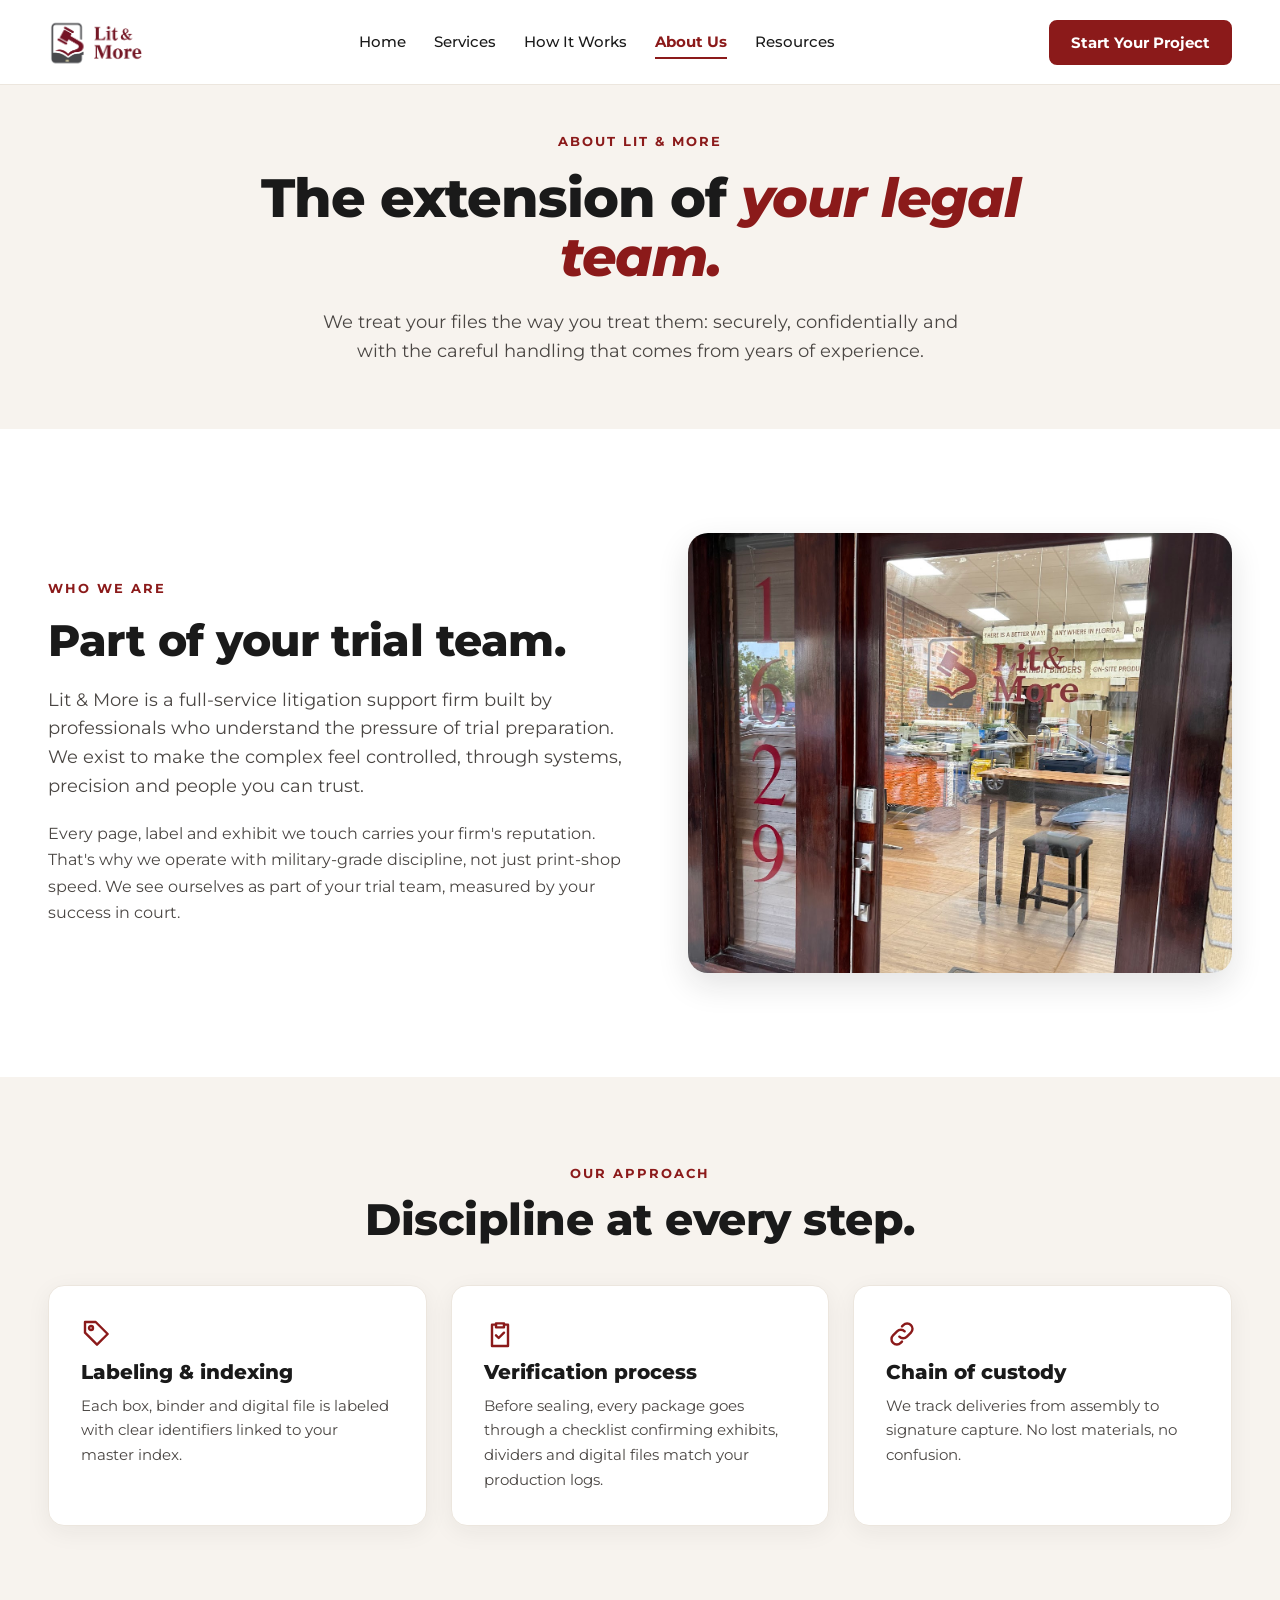
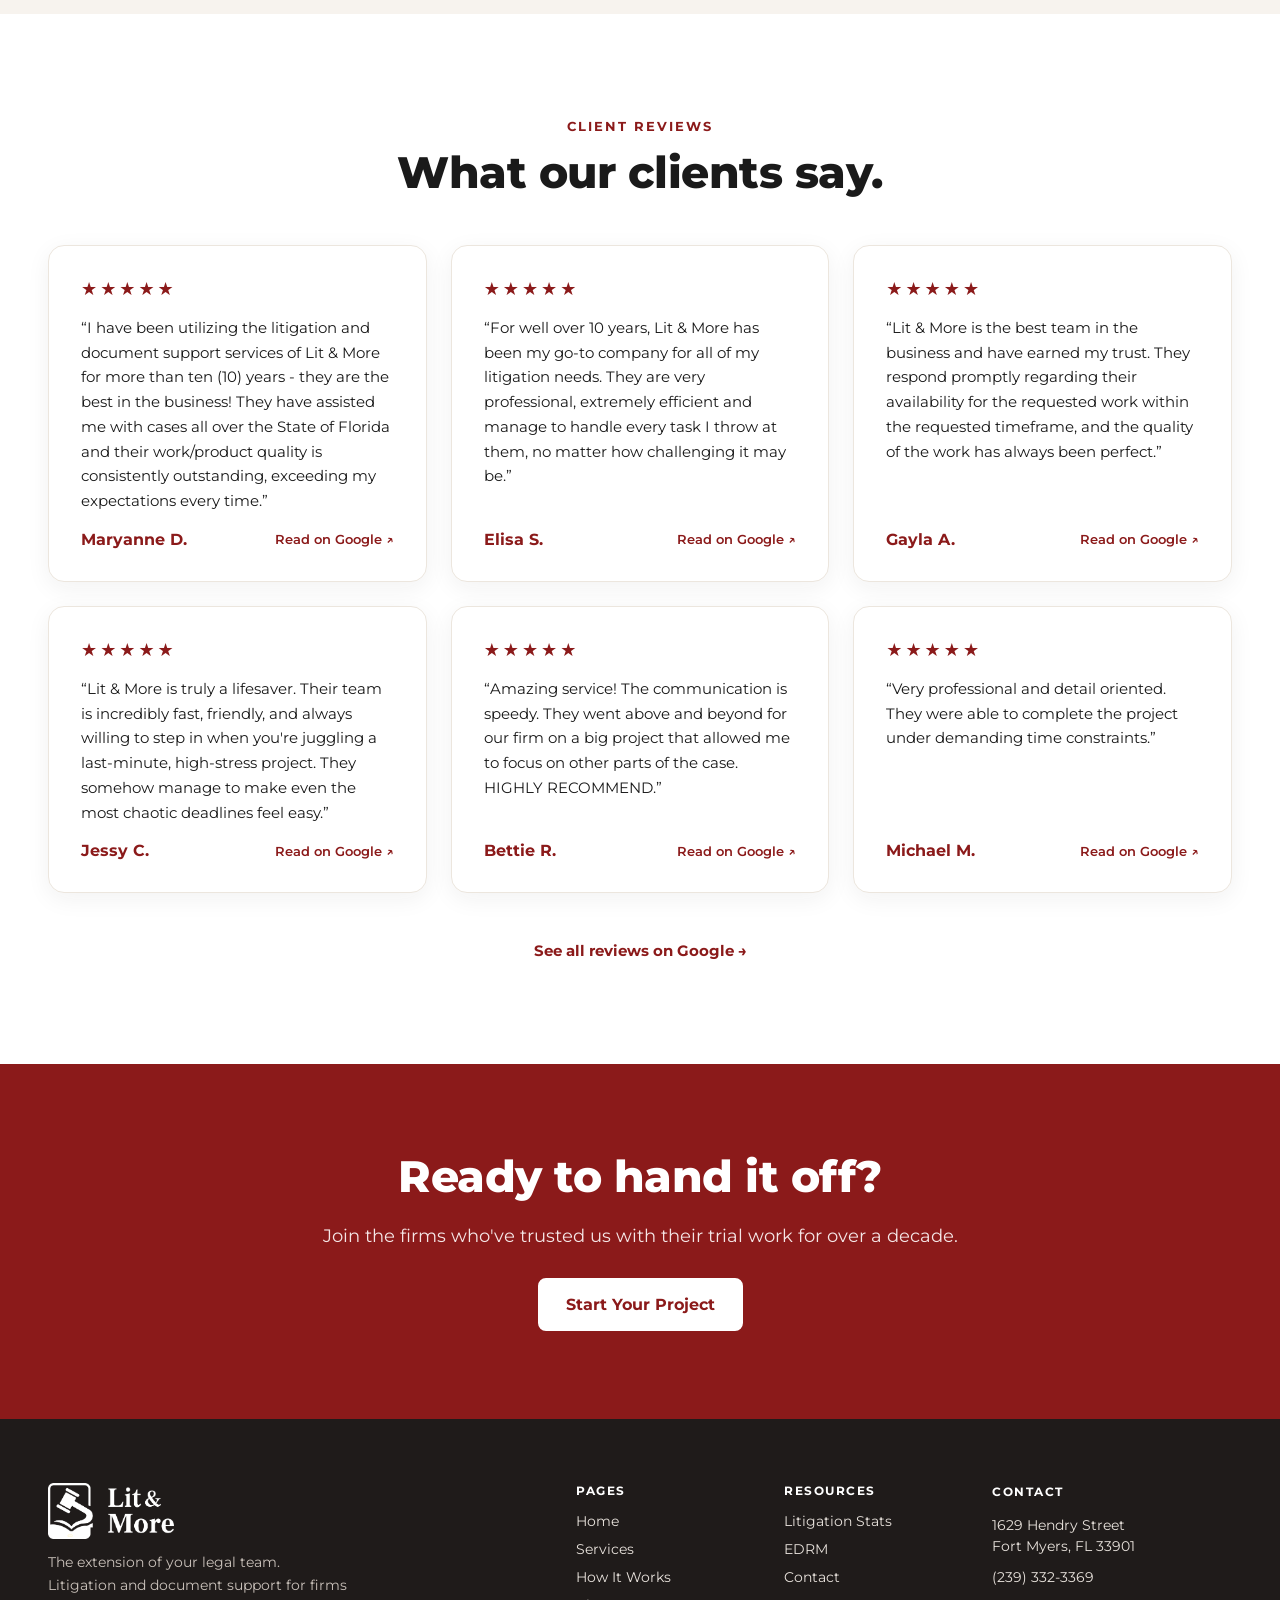
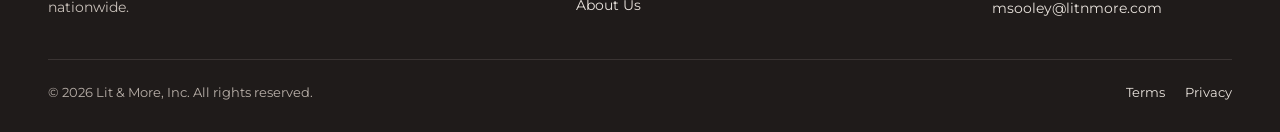
==== commit 98212f33: "Use front door photo on About Us page Co-Authored-By: Claude Opus 5.5 <noreply@anthropic.com>" ====
--- a/about.html
+++ b/about.html
@@ -49,7 +49,7 @@
         <p class="body" style="font-size: 16px;">Every page, label and exhibit we touch carries your firm's reputation. That's why we operate with military-grade discipline, not just print-shop speed. We see ourselves as part of your trial team, measured by your success in court.</p>
       </div>
       <div style="flex: 1 1 420px; min-width: 0;">
-        <img src="images/about-building.jpg" alt="The Lit &amp; More office building on Hendry Street in downtown Fort Myers" width="1600" height="1200" loading="lazy" style="display: block; width: 100%; height: 400px; object-fit: cover; object-position: 45% 50%; border-radius: 20px; box-shadow: 0 12px 32px rgba(26,26,26,0.12);">
+        <img class="about-photo" src="images/lnm-front-door.jpg" alt="The Lit &amp; More front door at 1629 Hendry Street, with the logo on the glass and the production office inside" width="1350" height="1800" loading="lazy" style="display: block; width: 100%; height: 440px; object-fit: cover; object-position: 50% 38%; border-radius: 20px; box-shadow: 0 12px 32px rgba(26,26,26,0.12);">
       </div>
     </div>
   </section>
--- a/css/styles.css
+++ b/css/styles.css
@@ -151,3 +151,6 @@
 @media (max-width: 900px){
   .hero-dark{min-height:560px;background-image:linear-gradient(180deg,rgba(24,12,11,.84) 0%,rgba(26,11,10,.95) 32%,rgba(24,12,11,.97) 100%),url("../images/hero-night-desk.jpg");background-position:100% center;padding-top:56px;padding-bottom:56px}
 }
+
+/* About Us photo: shorter on phones */
+@media (max-width: 900px){.about-photo{height:340px !important}}
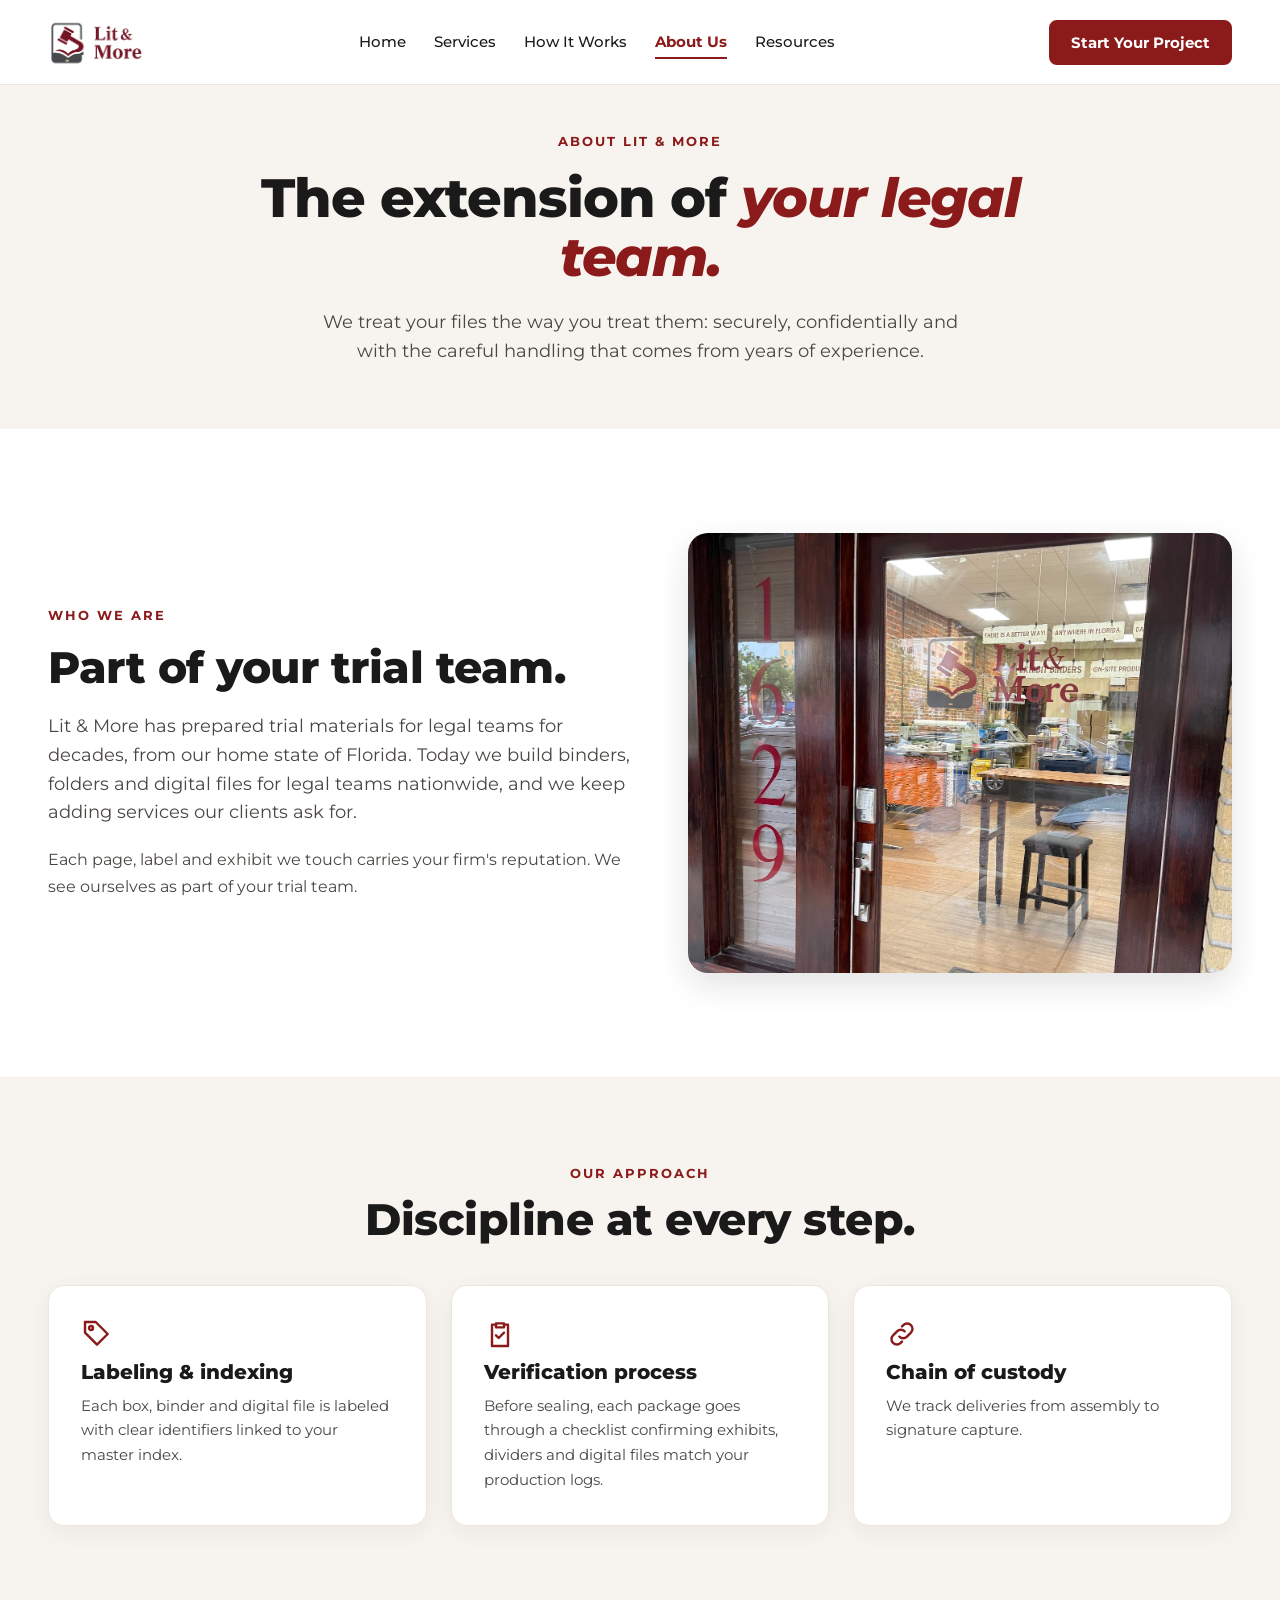
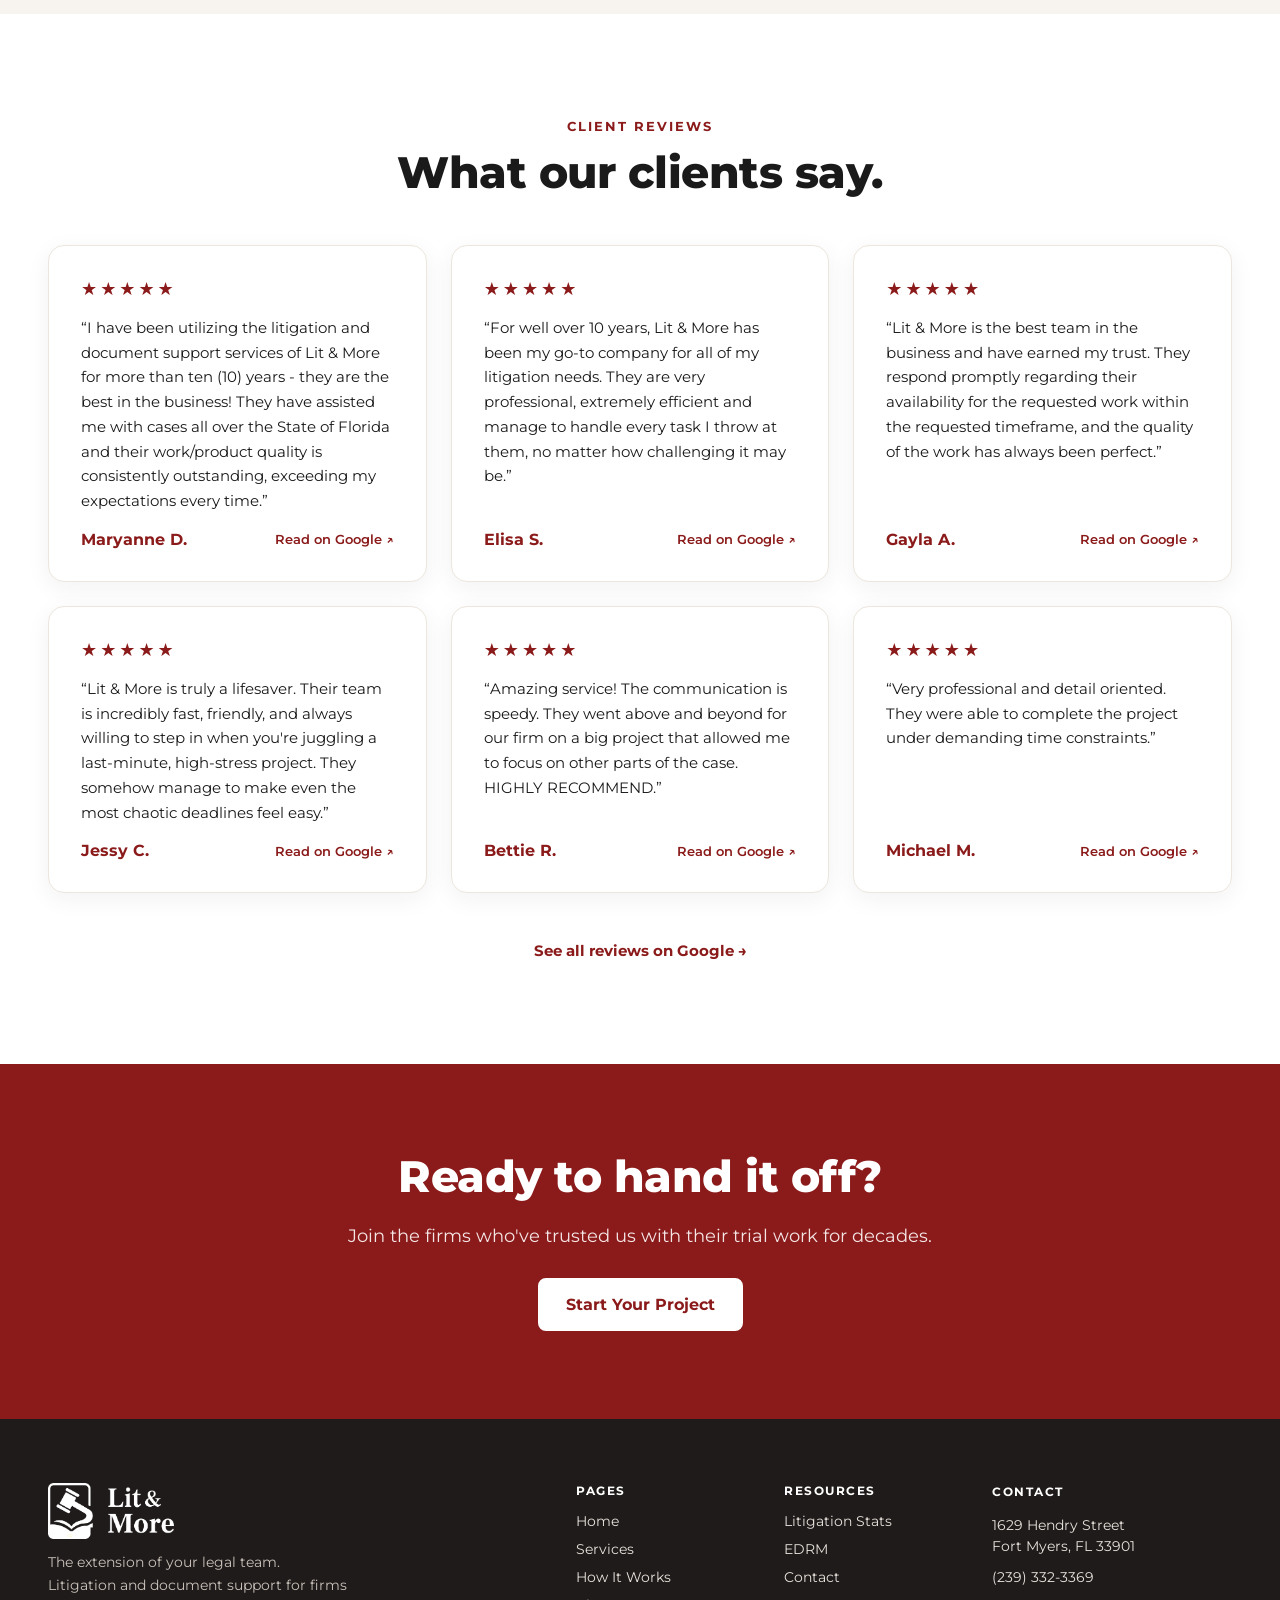
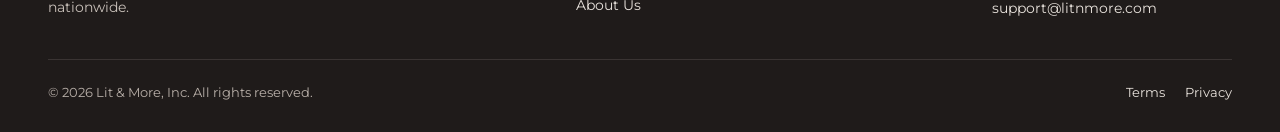
==== commit 824401c7: "Revise site copy and switch contact email to support@litnmore.com Co-Authored-By: Claude Opus 5.5 <n" ====
--- a/about.html
+++ b/about.html
@@ -4,7 +4,7 @@
 <meta charset="utf-8">
 <meta name="viewport" content="width=device-width, initial-scale=1">
 <title>About Us | Lit &amp; More</title>
-<meta name="description" content="The extension of your legal team. Fort Myers litigation support trusted by firms for more than ten years.">
+<meta name="description" content="The extension of your legal team. Fort Myers litigation support trusted by firms for decades.">
 <link rel="preconnect" href="https://fonts.googleapis.com">
 <link rel="preconnect" href="https://fonts.gstatic.com" crossorigin>
 <link rel="stylesheet" href="https://fonts.googleapis.com/css2?family=Montserrat:ital,wght@0,400;0,500;0,600;0,700;0,800;1,700;1,800&amp;display=swap">
@@ -45,8 +45,8 @@
       <div style="flex: 1 1 460px; min-width: 0; display: flex; flex-direction: column; gap: 20px;">
         <p class="eyebrow">WHO WE ARE</p>
         <h2 class="h2">Part of your trial team.</h2>
-        <p class="lead">Lit &amp; More is a full-service litigation support firm built by professionals who understand the pressure of trial preparation. We exist to make the complex feel controlled, through systems, precision and people you can trust.</p>
-        <p class="body" style="font-size: 16px;">Every page, label and exhibit we touch carries your firm's reputation. That's why we operate with military-grade discipline, not just print-shop speed. We see ourselves as part of your trial team, measured by your success in court.</p>
+        <p class="lead">Lit &amp; More has prepared trial materials for legal teams for decades, from our home state of Florida. Today we build binders, folders and digital files for legal teams nationwide, and we keep adding services our clients ask for.</p>
+        <p class="body" style="font-size: 16px;">Each page, label and exhibit we touch carries your firm's reputation. We see ourselves as part of your trial team.</p>
       </div>
       <div style="flex: 1 1 420px; min-width: 0;">
         <img class="about-photo" src="images/lnm-front-door.jpg" alt="The Lit &amp; More front door at 1629 Hendry Street, with the logo on the glass and the production office inside" width="1350" height="1800" loading="lazy" style="display: block; width: 100%; height: 440px; object-fit: cover; object-position: 50% 38%; border-radius: 20px; box-shadow: 0 12px 32px rgba(26,26,26,0.12);">
@@ -70,12 +70,12 @@
       <div class="card" style="padding: 32px; display: flex; flex-direction: column; gap: 10px;">
         <svg aria-hidden="true" width="32" height="32" viewBox="0 0 24 24" fill="none" stroke="#8B1A1A" stroke-width="1.8" stroke-linecap="round" stroke-linejoin="round"><path d="M9 4h6v3H9z"></path><path d="M15 5h3v16H6V5h3"></path><path d="M9 13l2 2 4-4"></path></svg>
         <h3 style="margin: 0; font-size: 20px; font-weight: 800;">Verification process</h3>
-        <p class="body">Before sealing, every package goes through a checklist confirming exhibits, dividers and digital files match your production logs.</p>
+        <p class="body">Before sealing, each package goes through a checklist confirming exhibits, dividers and digital files match your production logs.</p>
       </div>
       <div class="card" style="padding: 32px; display: flex; flex-direction: column; gap: 10px;">
         <svg aria-hidden="true" width="32" height="32" viewBox="0 0 24 24" fill="none" stroke="#8B1A1A" stroke-width="1.8" stroke-linecap="round" stroke-linejoin="round"><path d="M10 14a4 4 0 0 0 5.7 0l3-3a4 4 0 0 0-5.7-5.7l-1 1"></path><path d="M14 10a4 4 0 0 0-5.7 0l-3 3a4 4 0 0 0 5.7 5.7l1-1"></path></svg>
         <h3 style="margin: 0; font-size: 20px; font-weight: 800;">Chain of custody</h3>
-        <p class="body">We track deliveries from assembly to signature capture. No lost materials, no confusion.</p>
+        <p class="body">We track deliveries from assembly to signature capture.</p>
       </div>
       </div>
     </div>
@@ -104,7 +104,7 @@
   <section class="pad" style="background: #8B1A1A; color: #FFFFFF; padding-top: 88px; padding-bottom: 88px; text-align: center;">
     <div style="max-width: 760px; margin: 0 auto; display: flex; flex-direction: column; gap: 20px; align-items: center;">
       <h2 class="h2">Ready to hand it off?</h2>
-      <p style="margin: 0; font-size: 18px; line-height: 1.6; color: #F5E6E6;">Join the firms who've trusted us with their trial work for over a decade.</p>
+      <p style="margin: 0; font-size: 18px; line-height: 1.6; color: #F5E6E6;">Join the firms who've trusted us with their trial work for decades.</p>
       <div style="display: flex; flex-wrap: wrap; justify-content: center; gap: 14px; padding-top: 8px;">
         <a href="contact.html" class="btn btn-white">Start Your Project</a>
       </div>
@@ -130,7 +130,7 @@
           <p class="ftr-h">CONTACT</p>
           <p style="margin: 0;">1629 Hendry Street<br>Fort Myers, FL 33901</p>
           <a href="tel:2393323369">(239) 332-3369</a>
-          <a href="mailto:msooley@litnmore.com">msooley@litnmore.com</a>
+          <a href="mailto:support@litnmore.com">support@litnmore.com</a>
         </div>
       </div>
       <div style="border-top: 1px solid #3A3433; padding-top: 24px; display: flex; flex-wrap: wrap; justify-content: space-between; gap: 12px; font-size: 13px; color: #B8AFA8;">
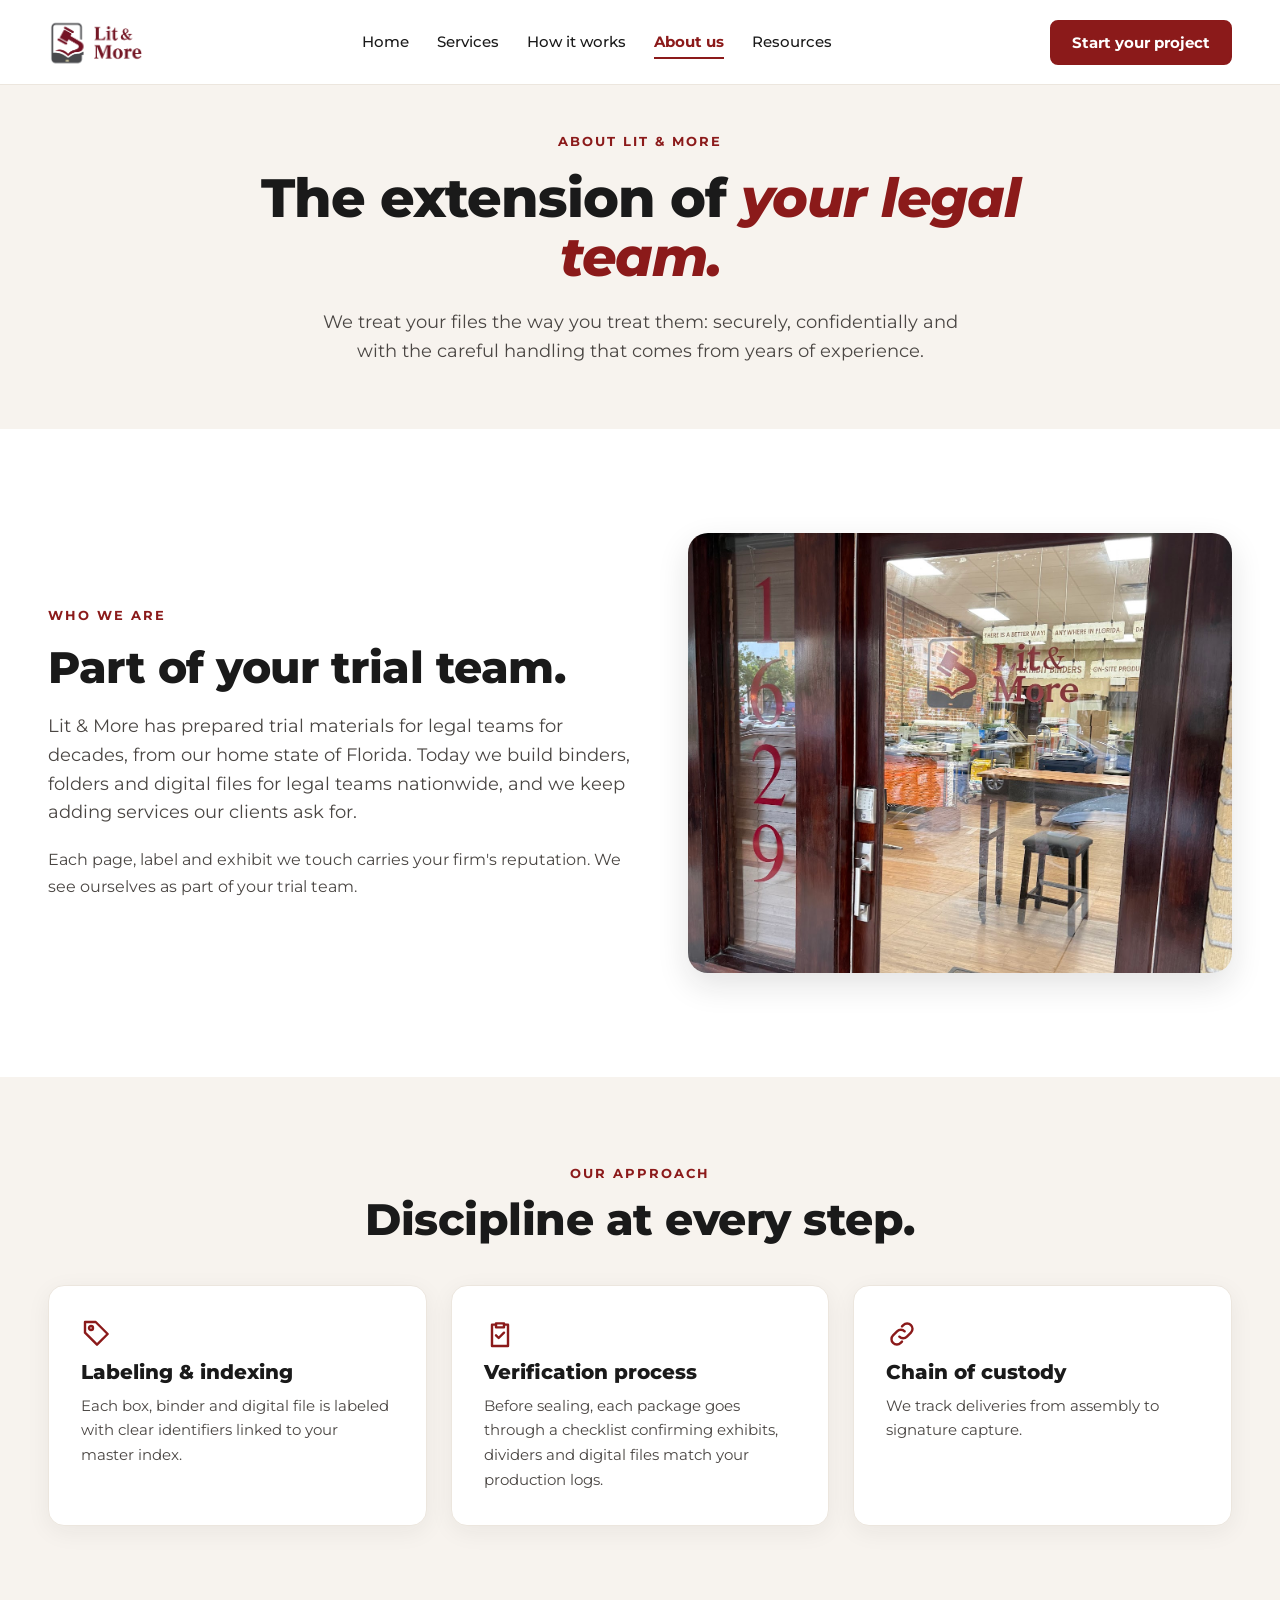
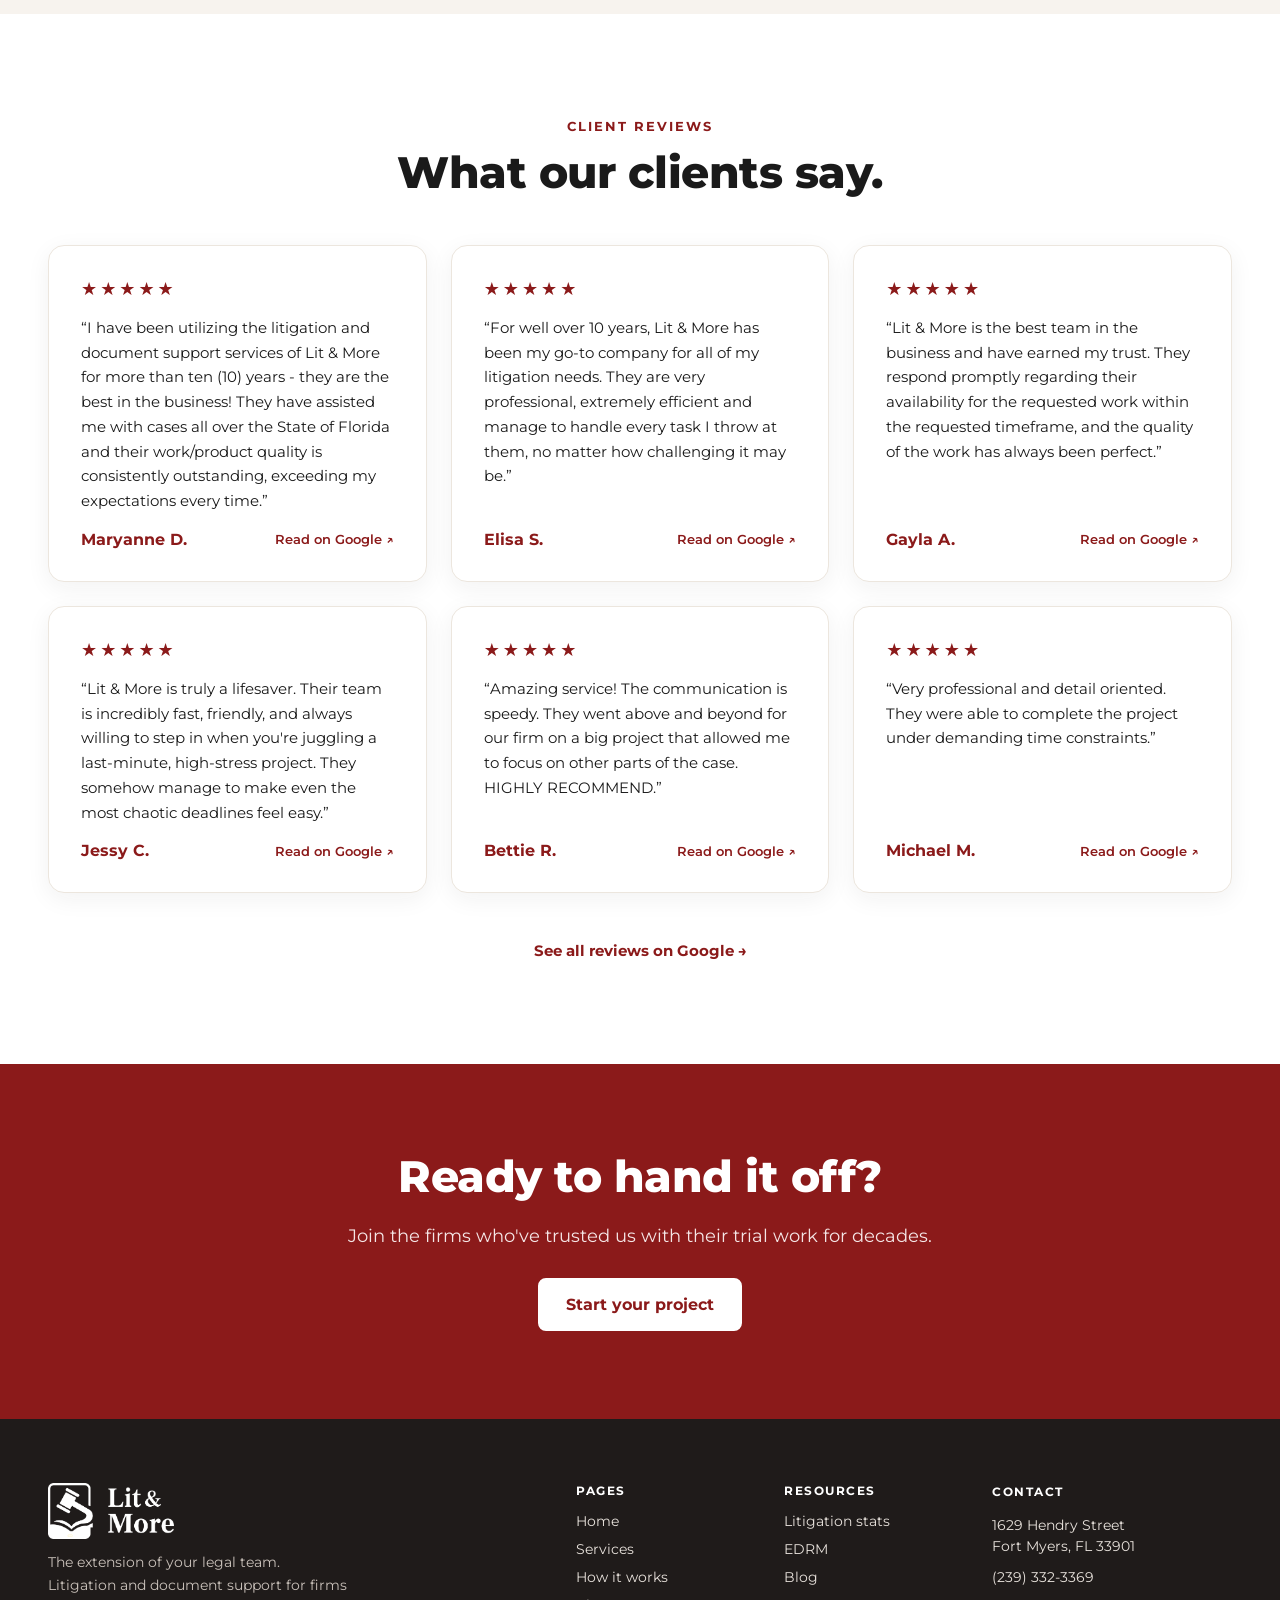
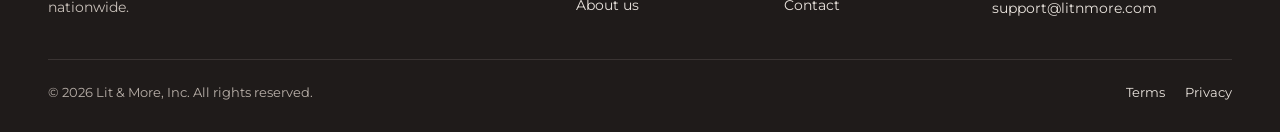
==== commit 32ebd9cb: "Switch to sentence-case labels, add Blog links, trim form copy Co-Authored-By: Claude Opus 5.5 <nore" ====
--- a/about.html
+++ b/about.html
@@ -21,11 +21,11 @@
       <nav class="nav" id="site-nav" aria-label="Main">
         <a href="index.html">Home</a>
         <a href="services.html">Services</a>
-        <a href="how-it-works.html">How It Works</a>
-        <a href="about.html" class="on" aria-current="page">About Us</a>
+        <a href="how-it-works.html">How it works</a>
+        <a href="about.html" class="on" aria-current="page">About us</a>
         <a href="resources.html">Resources</a>
       </nav>
-      <a href="contact.html" class="btn btn-sm hdr-cta">Start Your Project</a>
+      <a href="contact.html" class="btn btn-sm hdr-cta">Start your project</a>
       <button class="menu" type="button" aria-label="Open menu" aria-expanded="false" aria-controls="site-nav"><svg aria-hidden="true" width="22" height="22" viewBox="0 0 24 24" fill="none" stroke="#1A1A1A" stroke-width="2" stroke-linecap="round"><path d="M4 7h16M4 12h16M4 17h16"></path></svg></button>
     </div>
   </header>
@@ -106,7 +106,7 @@
       <h2 class="h2">Ready to hand it off?</h2>
       <p style="margin: 0; font-size: 18px; line-height: 1.6; color: #F5E6E6;">Join the firms who've trusted us with their trial work for decades.</p>
       <div style="display: flex; flex-wrap: wrap; justify-content: center; gap: 14px; padding-top: 8px;">
-        <a href="contact.html" class="btn btn-white">Start Your Project</a>
+        <a href="contact.html" class="btn btn-white">Start your project</a>
       </div>
     </div>
   </section>
@@ -120,11 +120,11 @@
         </div>
         <div style="flex: 0 1 160px; display: flex; flex-direction: column; gap: 10px; font-size: 14px;">
           <p class="ftr-h">PAGES</p>
-          <a href="index.html">Home</a><a href="services.html">Services</a><a href="how-it-works.html">How It Works</a><a href="about.html">About Us</a>
+          <a href="index.html">Home</a><a href="services.html">Services</a><a href="how-it-works.html">How it works</a><a href="about.html">About us</a>
         </div>
         <div style="flex: 0 1 160px; display: flex; flex-direction: column; gap: 10px; font-size: 14px;">
           <p class="ftr-h">RESOURCES</p>
-          <a href="resources.html">Litigation Stats</a><a href="resources.html">EDRM</a><a href="contact.html">Contact</a>
+          <a href="resources.html">Litigation stats</a><a href="resources.html">EDRM</a><a href="https://litnmore.com/blog/">Blog</a><a href="contact.html">Contact</a>
         </div>
         <div style="flex: 0 1 240px; display: flex; flex-direction: column; gap: 10px; font-size: 14px; line-height: 1.5;">
           <p class="ftr-h">CONTACT</p>
